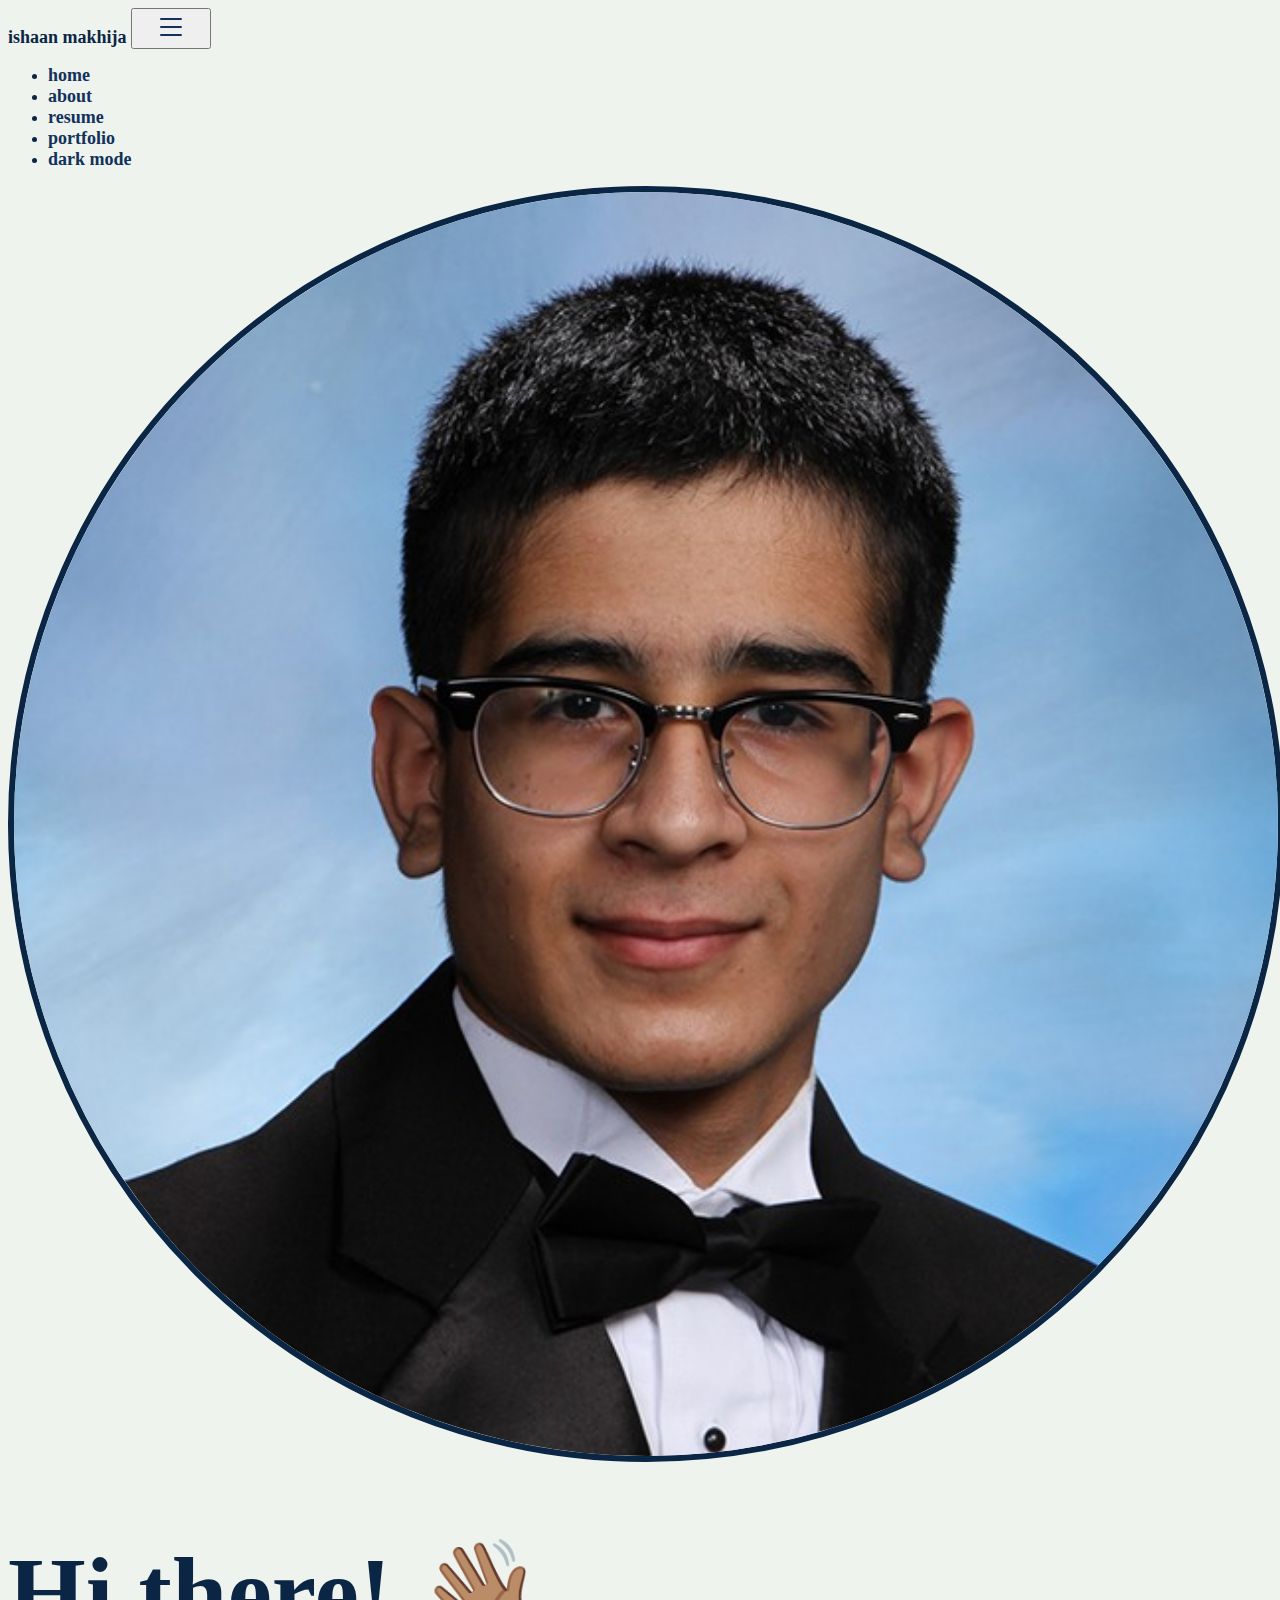
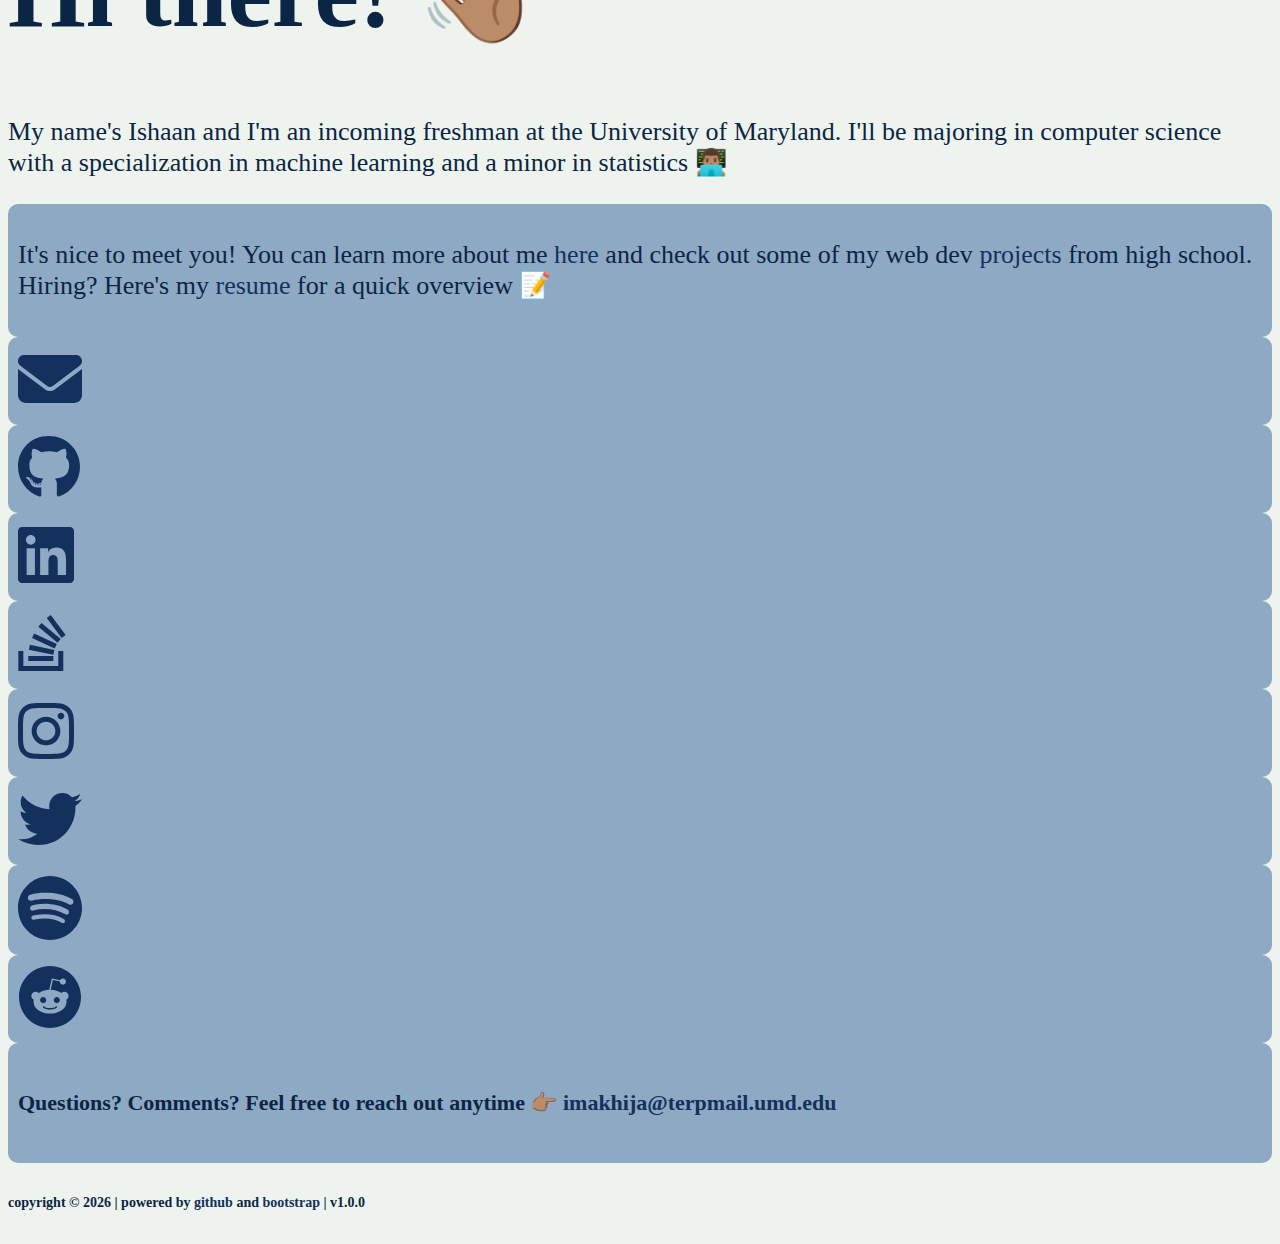
==== index.html @ c1cbab19 "Update index.html" ====
<!doctype html>
<html lang="en">
  <head>
    <meta charset="utf-8">
    <meta name="viewport" content="width=device-width, initial-scale=1">
    <title>Home | Ishaan Makhija</title>
    <link href="https://cdn.jsdelivr.net/npm/bootstrap@5.2.0-beta1/dist/css/bootstrap.min.css" rel="stylesheet" integrity="sha384-0evHe/X+R7YkIZDRvuzKMRqM+OrBnVFBL6DOitfPri4tjfHxaWutUpFmBp4vmVor" crossorigin="anonymous">
    <link rel="icon" href="data:image/svg+xml,<svg xmlns=%22http://www.w3.org/2000/svg%22 viewBox=%220 0 100 100%22><text y=%22.9em%22 font-size=%2290%22>👨🏽‍💻</text></svg>">
    <link href="https://imakhija.github.io/main.css" rel="stylesheet">
    <script type="text/javascript" src="https://imakhija.github.io/mode.js"></script>
  </head>
  <body onload="setMode()">
    <nav class="navbar navbar-expand-lg mx-sm-4 mt-sm-3">
        <div class="container-fluid">
            <a class="navbar-brand" id="brand" href="/">ishaan makhija</a>
            <button class="navbar-toggler shadow-none border-0 m-0 p-0" type="button" data-bs-toggle="collapse" data-bs-target="#navbarSupportedContent" aria-controls="navbarSupportedContent" aria-expanded="false" aria-label="Toggle navigation">
                <svg xmlns="http://www.w3.org/2000/svg" width="32" height="32" fill="#8da9c4" class="bi bi-list" viewBox="0 0 16 16">
                    <path fill-rule="evenodd" d="M2.5 12a.5.5 0 0 1 .5-.5h10a.5.5 0 0 1 0 1H3a.5.5 0 0 1-.5-.5zm0-4a.5.5 0 0 1 .5-.5h10a.5.5 0 0 1 0 1H3a.5.5 0 0 1-.5-.5zm0-4a.5.5 0 0 1 .5-.5h10a.5.5 0 0 1 0 1H3a.5.5 0 0 1-.5-.5z"/>
                </svg>
            </button>
            <div class="collapse navbar-collapse justify-content-end" id="navbarSupportedContent">
                <ul class="navbar-nav mb-2 mb-lg-0">
                    <li class="nav-item">
                        <a class="nav-link expand" aria-current="page" href="/"><b>home</b></a>
                    </li>
                    <li class="nav-item">
                        <a class="nav-link expand" href="https://imakhija.github.io/about.html"><b>about</b></a>
                    </li>
                    <li class="nav-item">
                        <a class="nav-link expand" href="https://imakhija.github.io/resume.pdf" target="_blank"><b>resume</b></a>
                    </li>
                    <li class="nav-item">
                        <a class="nav-link expand" href="https://imakhija.github.io/portfolio.html"><b>portfolio</b></a>
                    </li>
                    <li class="nav-item" onclick="change()">
                        <a class="nav-link expand" id="mode"><b>light mode</b></a>
                    </li>
                </ul>
            </div>
        </div>
    </nav>

    <div class="container mt-5" id="main">
        <div class="row">
            <div class="col-lg-3 col-sm-12" id="img">
                <img src="https://imakhija.github.io/img/me.png" id="profile-picture">
            </div>
            <div class="col-lg-9 col-sm-12">
                <h1><b>Hi there! 👋🏽</b></h1>
                <p>My name's <span id="name">Ishaan</span> and I'm an incoming freshman at the University of Maryland. I'll be majoring in computer science with a specialization in machine learning and a minor in statistics 👨🏽‍💻</p>
            </div>
        </div>
        <div class="card mt-sm-1 mt-lg-3">
            <div class="card-body text-white">
                <p class="mb-0" id="intro">It's nice to meet you! You can learn more about me <a href="https://imakhija.github.io/about.html" class="txt">here</a> and check out some of my web dev <a href="https://imakhija.github.io/portfolio.html" class="txt">projects</a> from high school. Hiring? Here's my <a href="https://imakhija.github.io/resume.pdf" target="_blank" class="txt">resume</a> for a quick overview <span class="px-1">📝</span></p>
            </div>
        </div>
        <div class="row">
            <div class="col-lg-3 mt-3 socials">
                <a href="mailto:imakhija@terpmail.umd.edu">
                    <div class="card sm">
                        <div class="card-body text-white d-flex justify-content-center">
                            <svg class="m-0 py-1" width="60" id="1" xmlns="http://www.w3.org/2000/svg" viewBox="0 0 512 512"><!--! Font Awesome Pro 6.1.0 by @fontawesome - https://fontawesome.com License - https://fontawesome.com/license (Commercial License) Copyright 2022 Fonticons, Inc. --><path d="M464 64C490.5 64 512 85.49 512 112C512 127.1 504.9 141.3 492.8 150.4L275.2 313.6C263.8 322.1 248.2 322.1 236.8 313.6L19.2 150.4C7.113 141.3 0 127.1 0 112C0 85.49 21.49 64 48 64H464zM217.6 339.2C240.4 356.3 271.6 356.3 294.4 339.2L512 176V384C512 419.3 483.3 448 448 448H64C28.65 448 0 419.3 0 384V176L217.6 339.2z"/></svg>
                        </div>
                    </div>
                </a>
            </div>
            <div class="col-lg-3 mt-3 socials">
                <a href="https://github.com/imakhija" target="_blank">
                    <div class="card sm">
                        <div class="card-body text-white d-flex justify-content-center">
                            <svg class="m-0 py-1" width="60" id="2" xmlns="http://www.w3.org/2000/svg" viewBox="0 0 512 512"><!--! Font Awesome Pro 6.1.0 by @fontawesome - https://fontawesome.com License - https://fontawesome.com/license (Commercial License) Copyright 2022 Fonticons, Inc. --><path d="M165.9 397.4c0 2-2.3 3.6-5.2 3.6-3.3.3-5.6-1.3-5.6-3.6 0-2 2.3-3.6 5.2-3.6 3-.3 5.6 1.3 5.6 3.6zm-31.1-4.5c-.7 2 1.3 4.3 4.3 4.9 2.6 1 5.6 0 6.2-2s-1.3-4.3-4.3-5.2c-2.6-.7-5.5.3-6.2 2.3zm44.2-1.7c-2.9.7-4.9 2.6-4.6 4.9.3 2 2.9 3.3 5.9 2.6 2.9-.7 4.9-2.6 4.6-4.6-.3-1.9-3-3.2-5.9-2.9zM244.8 8C106.1 8 0 113.3 0 252c0 110.9 69.8 205.8 169.5 239.2 12.8 2.3 17.3-5.6 17.3-12.1 0-6.2-.3-40.4-.3-61.4 0 0-70 15-84.7-29.8 0 0-11.4-29.1-27.8-36.6 0 0-22.9-15.7 1.6-15.4 0 0 24.9 2 38.6 25.8 21.9 38.6 58.6 27.5 72.9 20.9 2.3-16 8.8-27.1 16-33.7-55.9-6.2-112.3-14.3-112.3-110.5 0-27.5 7.6-41.3 23.6-58.9-2.6-6.5-11.1-33.3 2.6-67.9 20.9-6.5 69 27 69 27 20-5.6 41.5-8.5 62.8-8.5s42.8 2.9 62.8 8.5c0 0 48.1-33.6 69-27 13.7 34.7 5.2 61.4 2.6 67.9 16 17.7 25.8 31.5 25.8 58.9 0 96.5-58.9 104.2-114.8 110.5 9.2 7.9 17 22.9 17 46.4 0 33.7-.3 75.4-.3 83.6 0 6.5 4.6 14.4 17.3 12.1C428.2 457.8 496 362.9 496 252 496 113.3 383.5 8 244.8 8zM97.2 352.9c-1.3 1-1 3.3.7 5.2 1.6 1.6 3.9 2.3 5.2 1 1.3-1 1-3.3-.7-5.2-1.6-1.6-3.9-2.3-5.2-1zm-10.8-8.1c-.7 1.3.3 2.9 2.3 3.9 1.6 1 3.6.7 4.3-.7.7-1.3-.3-2.9-2.3-3.9-2-.6-3.6-.3-4.3.7zm32.4 35.6c-1.6 1.3-1 4.3 1.3 6.2 2.3 2.3 5.2 2.6 6.5 1 1.3-1.3.7-4.3-1.3-6.2-2.2-2.3-5.2-2.6-6.5-1zm-11.4-14.7c-1.6 1-1.6 3.6 0 5.9 1.6 2.3 4.3 3.3 5.6 2.3 1.6-1.3 1.6-3.9 0-6.2-1.4-2.3-4-3.3-5.6-2z"/></svg>
                        </div>
                    </div>
                </a>
            </div>
            <div class="col-lg-3 mt-3 socials">
                <a href="https://www.linkedin.com/in/ishaan-makhija/" target="_blank">
                    <div class="card sm">
                        <div class="card-body text-white d-flex justify-content-center">
                            <svg class="m-0 py-1" width="60" id="3" xmlns="http://www.w3.org/2000/svg" viewBox="0 0 512 512"><!--! Font Awesome Pro 6.1.0 by @fontawesome - https://fontawesome.com License - https://fontawesome.com/license (Commercial License) Copyright 2022 Fonticons, Inc. --><path d="M416 32H31.9C14.3 32 0 46.5 0 64.3v383.4C0 465.5 14.3 480 31.9 480H416c17.6 0 32-14.5 32-32.3V64.3c0-17.8-14.4-32.3-32-32.3zM135.4 416H69V202.2h66.5V416zm-33.2-243c-21.3 0-38.5-17.3-38.5-38.5S80.9 96 102.2 96c21.2 0 38.5 17.3 38.5 38.5 0 21.3-17.2 38.5-38.5 38.5zm282.1 243h-66.4V312c0-24.8-.5-56.7-34.5-56.7-34.6 0-39.9 27-39.9 54.9V416h-66.4V202.2h63.7v29.2h.9c8.9-16.8 30.6-34.5 62.9-34.5 67.2 0 79.7 44.3 79.7 101.9V416z"/></svg>
                        </div>
                    </div>
                </a>
            </div>
            <div class="col-lg-3 mt-3 socials">
                <a href="https://stackoverflow.com/users/15109882/imakhija" target="_blank">
                    <div class="card sm">
                        <div class="card-body text-white d-flex justify-content-center">
                            <svg class="m-0 py-1" width="50" xmlns="http://www.w3.org/2000/svg" viewBox="0 0 512 512"><!--! Font Awesome Pro 6.1.0 by @fontawesome - https://fontawesome.com License - https://fontawesome.com/license (Commercial License) Copyright 2022 Fonticons, Inc. --><path d="M290.7 311L95 269.7 86.8 309l195.7 41zm51-87L188.2 95.7l-25.5 30.8 153.5 128.3zm-31.2 39.7L129.2 179l-16.7 36.5L293.7 300zM262 32l-32 24 119.3 160.3 32-24zm20.5 328h-200v39.7h200zm39.7 80H42.7V320h-40v160h359.5V320h-40z"/></svg>
                        </div>
                    </div>
                </a>
            </div>
        </div>
        <div class="row">
            <div class="col-lg-3 mt-3 socials">
                <a href="https://www.instagram.com/ishaan.makhija/" target="_blank">
                    <div class="card sm">
                        <div class="card-body text-white d-flex justify-content-center">
                            <svg class="m-0 py-1" width="50" xmlns="http://www.w3.org/2000/svg" viewBox="0 0 512 512"><!--! Font Awesome Pro 6.1.0 by @fontawesome - https://fontawesome.com License - https://fontawesome.com/license (Commercial License) Copyright 2022 Fonticons, Inc. --><path d="M224.1 141c-63.6 0-114.9 51.3-114.9 114.9s51.3 114.9 114.9 114.9S339 319.5 339 255.9 287.7 141 224.1 141zm0 189.6c-41.1 0-74.7-33.5-74.7-74.7s33.5-74.7 74.7-74.7 74.7 33.5 74.7 74.7-33.6 74.7-74.7 74.7zm146.4-194.3c0 14.9-12 26.8-26.8 26.8-14.9 0-26.8-12-26.8-26.8s12-26.8 26.8-26.8 26.8 12 26.8 26.8zm76.1 27.2c-1.7-35.9-9.9-67.7-36.2-93.9-26.2-26.2-58-34.4-93.9-36.2-37-2.1-147.9-2.1-184.9 0-35.8 1.7-67.6 9.9-93.9 36.1s-34.4 58-36.2 93.9c-2.1 37-2.1 147.9 0 184.9 1.7 35.9 9.9 67.7 36.2 93.9s58 34.4 93.9 36.2c37 2.1 147.9 2.1 184.9 0 35.9-1.7 67.7-9.9 93.9-36.2 26.2-26.2 34.4-58 36.2-93.9 2.1-37 2.1-147.8 0-184.8zM398.8 388c-7.8 19.6-22.9 34.7-42.6 42.6-29.5 11.7-99.5 9-132.1 9s-102.7 2.6-132.1-9c-19.6-7.8-34.7-22.9-42.6-42.6-11.7-29.5-9-99.5-9-132.1s-2.6-102.7 9-132.1c7.8-19.6 22.9-34.7 42.6-42.6 29.5-11.7 99.5-9 132.1-9s102.7-2.6 132.1 9c19.6 7.8 34.7 22.9 42.6 42.6 11.7 29.5 9 99.5 9 132.1s2.7 102.7-9 132.1z"/></svg>
                        </div>
                    </div>
                </a>
            </div>
            <div class="col-lg-3 mt-3 socials">
                <a href="https://twitter.com/ishmak04" target="_blank">
                    <div class="card sm">
                        <div class="card-body text-white d-flex justify-content-center">
                            <svg class="m-0 py-1" width="50" xmlns="http://www.w3.org/2000/svg" viewBox="0 0 512 512"><!--! Font Awesome Pro 6.1.0 by @fontawesome - https://fontawesome.com License - https://fontawesome.com/license (Commercial License) Copyright 2022 Fonticons, Inc. --><path d="M459.37 151.716c.325 4.548.325 9.097.325 13.645 0 138.72-105.583 298.558-298.558 298.558-59.452 0-114.68-17.219-161.137-47.106 8.447.974 16.568 1.299 25.34 1.299 49.055 0 94.213-16.568 130.274-44.832-46.132-.975-84.792-31.188-98.112-72.772 6.498.974 12.995 1.624 19.818 1.624 9.421 0 18.843-1.3 27.614-3.573-48.081-9.747-84.143-51.98-84.143-102.985v-1.299c13.969 7.797 30.214 12.67 47.431 13.319-28.264-18.843-46.781-51.005-46.781-87.391 0-19.492 5.197-37.36 14.294-52.954 51.655 63.675 129.3 105.258 216.365 109.807-1.624-7.797-2.599-15.918-2.599-24.04 0-57.828 46.782-104.934 104.934-104.934 30.213 0 57.502 12.67 76.67 33.137 23.715-4.548 46.456-13.32 66.599-25.34-7.798 24.366-24.366 44.833-46.132 57.827 21.117-2.273 41.584-8.122 60.426-16.243-14.292 20.791-32.161 39.308-52.628 54.253z"/></svg>
                        </div>
                    </div>
                </a>
            </div>
<!--             <div class="col-lg-3 my-3 socials"> -->
<!--                 <a href="https://discordapp.com/users/imakhija#2607" target="_blank"> -->
<!--                     <div class="card sm"> -->
<!--                         <div class="card-body text-white d-flex justify-content-center"> -->
<!--                             <svg class="m-0 pt-2" width="50" xmlns="http://www.w3.org/2000/svg" viewBox="0 0 640 640"><!--! Font Awesome Pro 6.1.0 by @fontawesome - https://fontawesome.com License - https://fontawesome.com/license (Commercial License) Copyright 2022 Fonticons, Inc. --><!--<path d="M524.531,69.836a1.5,1.5,0,0,0-.764-.7A485.065,485.065,0,0,0,404.081,32.03a1.816,1.816,0,0,0-1.923.91,337.461,337.461,0,0,0-14.9,30.6,447.848,447.848,0,0,0-134.426,0,309.541,309.541,0,0,0-15.135-30.6,1.89,1.89,0,0,0-1.924-.91A483.689,483.689,0,0,0,116.085,69.137a1.712,1.712,0,0,0-.788.676C39.068,183.651,18.186,294.69,28.43,404.354a2.016,2.016,0,0,0,.765,1.375A487.666,487.666,0,0,0,176.02,479.918a1.9,1.9,0,0,0,2.063-.676A348.2,348.2,0,0,0,208.12,430.4a1.86,1.86,0,0,0-1.019-2.588,321.173,321.173,0,0,1-45.868-21.853,1.885,1.885,0,0,1-.185-3.126c3.082-2.309,6.166-4.711,9.109-7.137a1.819,1.819,0,0,1,1.9-.256c96.229,43.917,200.41,43.917,295.5,0a1.812,1.812,0,0,1,1.924.233c2.944,2.426,6.027,4.851,9.132,7.16a1.884,1.884,0,0,1-.162,3.126,301.407,301.407,0,0,1-45.89,21.83,1.875,1.875,0,0,0-1,2.611,391.055,391.055,0,0,0,30.014,48.815,1.864,1.864,0,0,0,2.063.7A486.048,486.048,0,0,0,610.7,405.729a1.882,1.882,0,0,0,.765-1.352C623.729,277.594,590.933,167.465,524.531,69.836ZM222.491,337.58c-28.972,0-52.844-26.587-52.844-59.239S193.056,219.1,222.491,219.1c29.665,0,53.306,26.82,52.843,59.239C275.334,310.993,251.924,337.58,222.491,337.58Zm195.38,0c-28.971,0-52.843-26.587-52.843-59.239S388.437,219.1,417.871,219.1c29.667,0,53.307,26.82,52.844,59.239C470.715,310.993,447.538,337.58,417.871,337.58Z"/></svg>-->
<!--                         </div> -->
<!--                     </div> -->
<!--                 </a> -->
<!--             </div> -->
            <div class="col-lg-3 my-3 socials">
                <a href="https://open.spotify.com/user/kjqk5yv0vtsyvw86yfcce0gy7?si=37ad5d1402124f74" target="_blank">
                    <div class="card sm">
                        <div class="card-body text-white d-flex justify-content-center">
                            <svg class="m-0 py-1" xmlns="http://www.w3.org/2000/svg" viewBox="0 0 496 512"><!--! Font Awesome Pro 6.1.1 by @fontawesome - https://fontawesome.com License - https://fontawesome.com/license (Commercial License) Copyright 2022 Fonticons, Inc. --><path d="M248 8C111.1 8 0 119.1 0 256s111.1 248 248 248 248-111.1 248-248S384.9 8 248 8zm100.7 364.9c-4.2 0-6.8-1.3-10.7-3.6-62.4-37.6-135-39.2-206.7-24.5-3.9 1-9 2.6-11.9 2.6-9.7 0-15.8-7.7-15.8-15.8 0-10.3 6.1-15.2 13.6-16.8 81.9-18.1 165.6-16.5 237 26.2 6.1 3.9 9.7 7.4 9.7 16.5s-7.1 15.4-15.2 15.4zm26.9-65.6c-5.2 0-8.7-2.3-12.3-4.2-62.5-37-155.7-51.9-238.6-29.4-4.8 1.3-7.4 2.6-11.9 2.6-10.7 0-19.4-8.7-19.4-19.4s5.2-17.8 15.5-20.7c27.8-7.8 56.2-13.6 97.8-13.6 64.9 0 127.6 16.1 177 45.5 8.1 4.8 11.3 11 11.3 19.7-.1 10.8-8.5 19.5-19.4 19.5zm31-76.2c-5.2 0-8.4-1.3-12.9-3.9-71.2-42.5-198.5-52.7-280.9-29.7-3.6 1-8.1 2.6-12.9 2.6-13.2 0-23.3-10.3-23.3-23.6 0-13.6 8.4-21.3 17.4-23.9 35.2-10.3 74.6-15.2 117.5-15.2 73 0 149.5 15.2 205.4 47.8 7.8 4.5 12.9 10.7 12.9 22.6 0 13.6-11 23.3-23.2 23.3z"/></svg>
                        </div>
                    </div>
                </a>
            </div>
            <div class="col-lg-3 my-3 socials">
                <a href="https://www.reddit.com/user/imak04" target="_blank">
                    <div class="card sm">
                        <div class="card-body text-white d-flex justify-content-center">
                            <svg class="m-0 py-1" width="50" xmlns="http://www.w3.org/2000/svg" viewBox="0 0 512 512"><!--! Font Awesome Pro 6.1.0 by @fontawesome - https://fontawesome.com License - https://fontawesome.com/license (Commercial License) Copyright 2022 Fonticons, Inc. --><path d="M201.5 305.5c-13.8 0-24.9-11.1-24.9-24.6 0-13.8 11.1-24.9 24.9-24.9 13.6 0 24.6 11.1 24.6 24.9 0 13.6-11.1 24.6-24.6 24.6zM504 256c0 137-111 248-248 248S8 393 8 256 119 8 256 8s248 111 248 248zm-132.3-41.2c-9.4 0-17.7 3.9-23.8 10-22.4-15.5-52.6-25.5-86.1-26.6l17.4-78.3 55.4 12.5c0 13.6 11.1 24.6 24.6 24.6 13.8 0 24.9-11.3 24.9-24.9s-11.1-24.9-24.9-24.9c-9.7 0-18 5.8-22.1 13.8l-61.2-13.6c-3-.8-6.1 1.4-6.9 4.4l-19.1 86.4c-33.2 1.4-63.1 11.3-85.5 26.8-6.1-6.4-14.7-10.2-24.1-10.2-34.9 0-46.3 46.9-14.4 62.8-1.1 5-1.7 10.2-1.7 15.5 0 52.6 59.2 95.2 132 95.2 73.1 0 132.3-42.6 132.3-95.2 0-5.3-.6-10.8-1.9-15.8 31.3-16 19.8-62.5-14.9-62.5zM302.8 331c-18.2 18.2-76.1 17.9-93.6 0-2.2-2.2-6.1-2.2-8.3 0-2.5 2.5-2.5 6.4 0 8.6 22.8 22.8 87.3 22.8 110.2 0 2.5-2.2 2.5-6.1 0-8.6-2.2-2.2-6.1-2.2-8.3 0zm7.7-75c-13.6 0-24.6 11.1-24.6 24.9 0 13.6 11.1 24.6 24.6 24.6 13.8 0 24.9-11.1 24.9-24.6 0-13.8-11-24.9-24.9-24.9z"/></svg>
                        </div>
                    </div>
                </a>
            </div>
        </div>
        <div class="card">
            <div class="card-body text-white">
                <h5 class="mb-0" id="intro">Questions? Comments? Feel free to reach out anytime <span class="px-1">👉🏽</span> <a href="mailto:imakhija@terpmail.umd.edu">imakhija@terpmail.umd.edu</a></h5>
            </div>
        </div>
        <div id="footer" class="mt-4">
            <h6 class="text-center copyright mb-4">copyright &copy; <span id="year"></span> | powered by <a class="btm" href="https://github.com/" target="_blank">github</a> and <a class="btm" href="https://getbootstrap.com/" target="_blank">bootstrap</a> | v1.0.0</h6>
        </div>
    </div>

    <script src="https://cdn.jsdelivr.net/npm/bootstrap@5.2.0-beta1/dist/js/bootstrap.bundle.min.js" integrity="sha384-pprn3073KE6tl6bjs2QrFaJGz5/SUsLqktiwsUTF55Jfv3qYSDhgCecCxMW52nD2" crossorigin="anonymous"></script>
    <script src="https://cdn.jsdelivr.net/npm/@popperjs/core@2.11.5/dist/umd/popper.min.js" integrity="sha384-Xe+8cL9oJa6tN/veChSP7q+mnSPaj5Bcu9mPX5F5xIGE0DVittaqT5lorf0EI7Vk" crossorigin="anonymous"></script>    
    <script src="https://ajax.googleapis.com/ajax/libs/jquery/3.6.0/jquery.min.js"></script>
    <script> document.getElementById("year").innerHTML = new Date().getFullYear(); </script>
   </body>
</html>
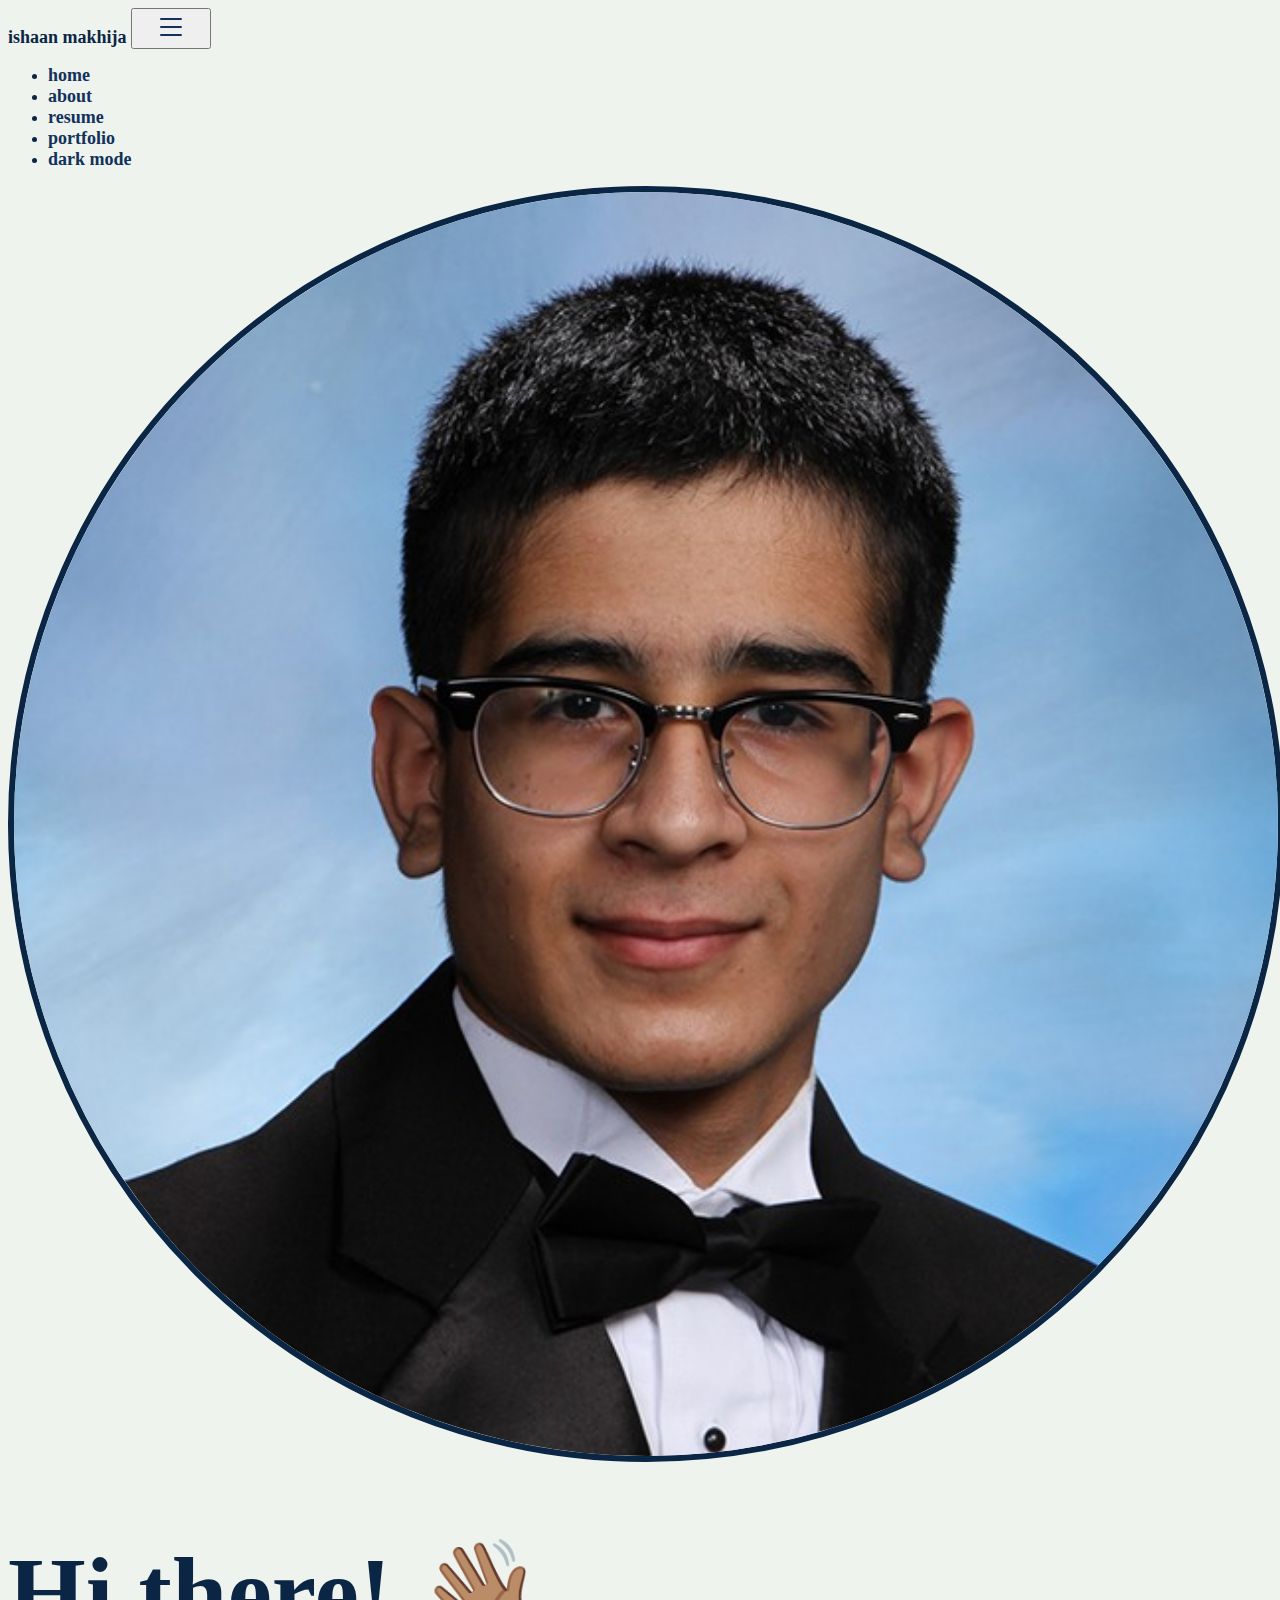
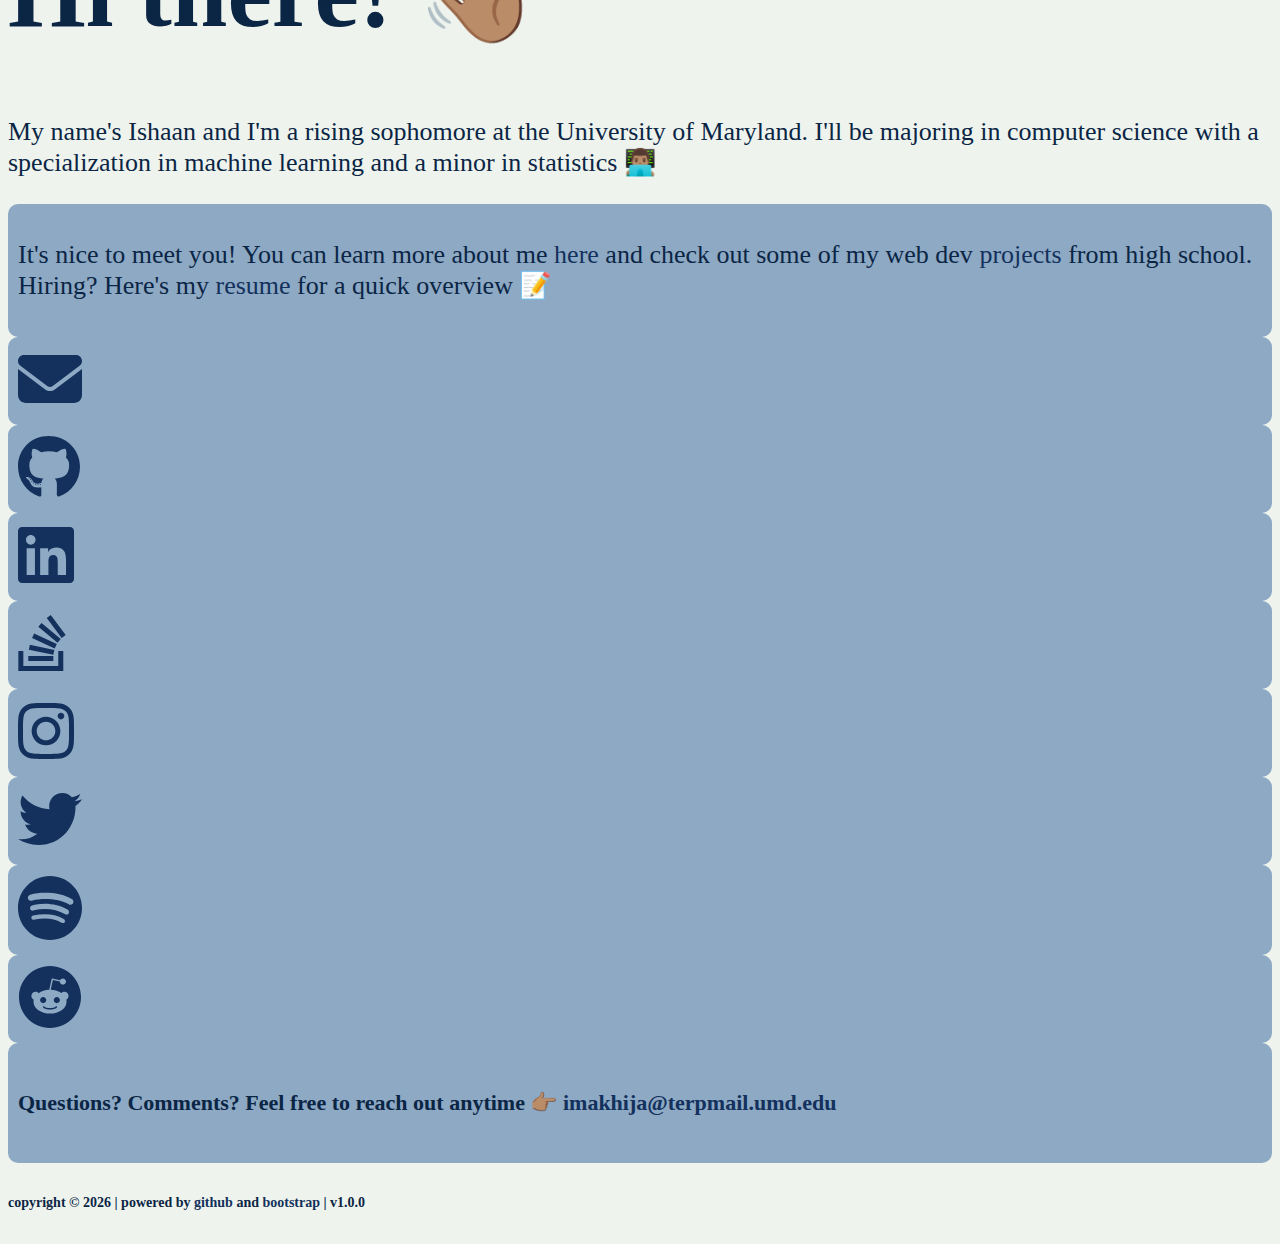
==== commit b9a07809: "Update index.html" ====
--- a/index.html
+++ b/index.html
@@ -47,7 +47,7 @@
             </div>
             <div class="col-lg-9 col-sm-12">
                 <h1><b>Hi there! 👋🏽</b></h1>
-                <p>My name's <span id="name">Ishaan</span> and I'm an incoming freshman at the University of Maryland. I'll be majoring in computer science with a specialization in machine learning and a minor in statistics 👨🏽‍💻</p>
+                <p>My name's <span id="name">Ishaan</span> and I'm a rising sophomore at the University of Maryland. I'll be majoring in computer science with a specialization in machine learning and a minor in statistics 👨🏽‍💻</p>
             </div>
         </div>
         <div class="card mt-sm-1 mt-lg-3">
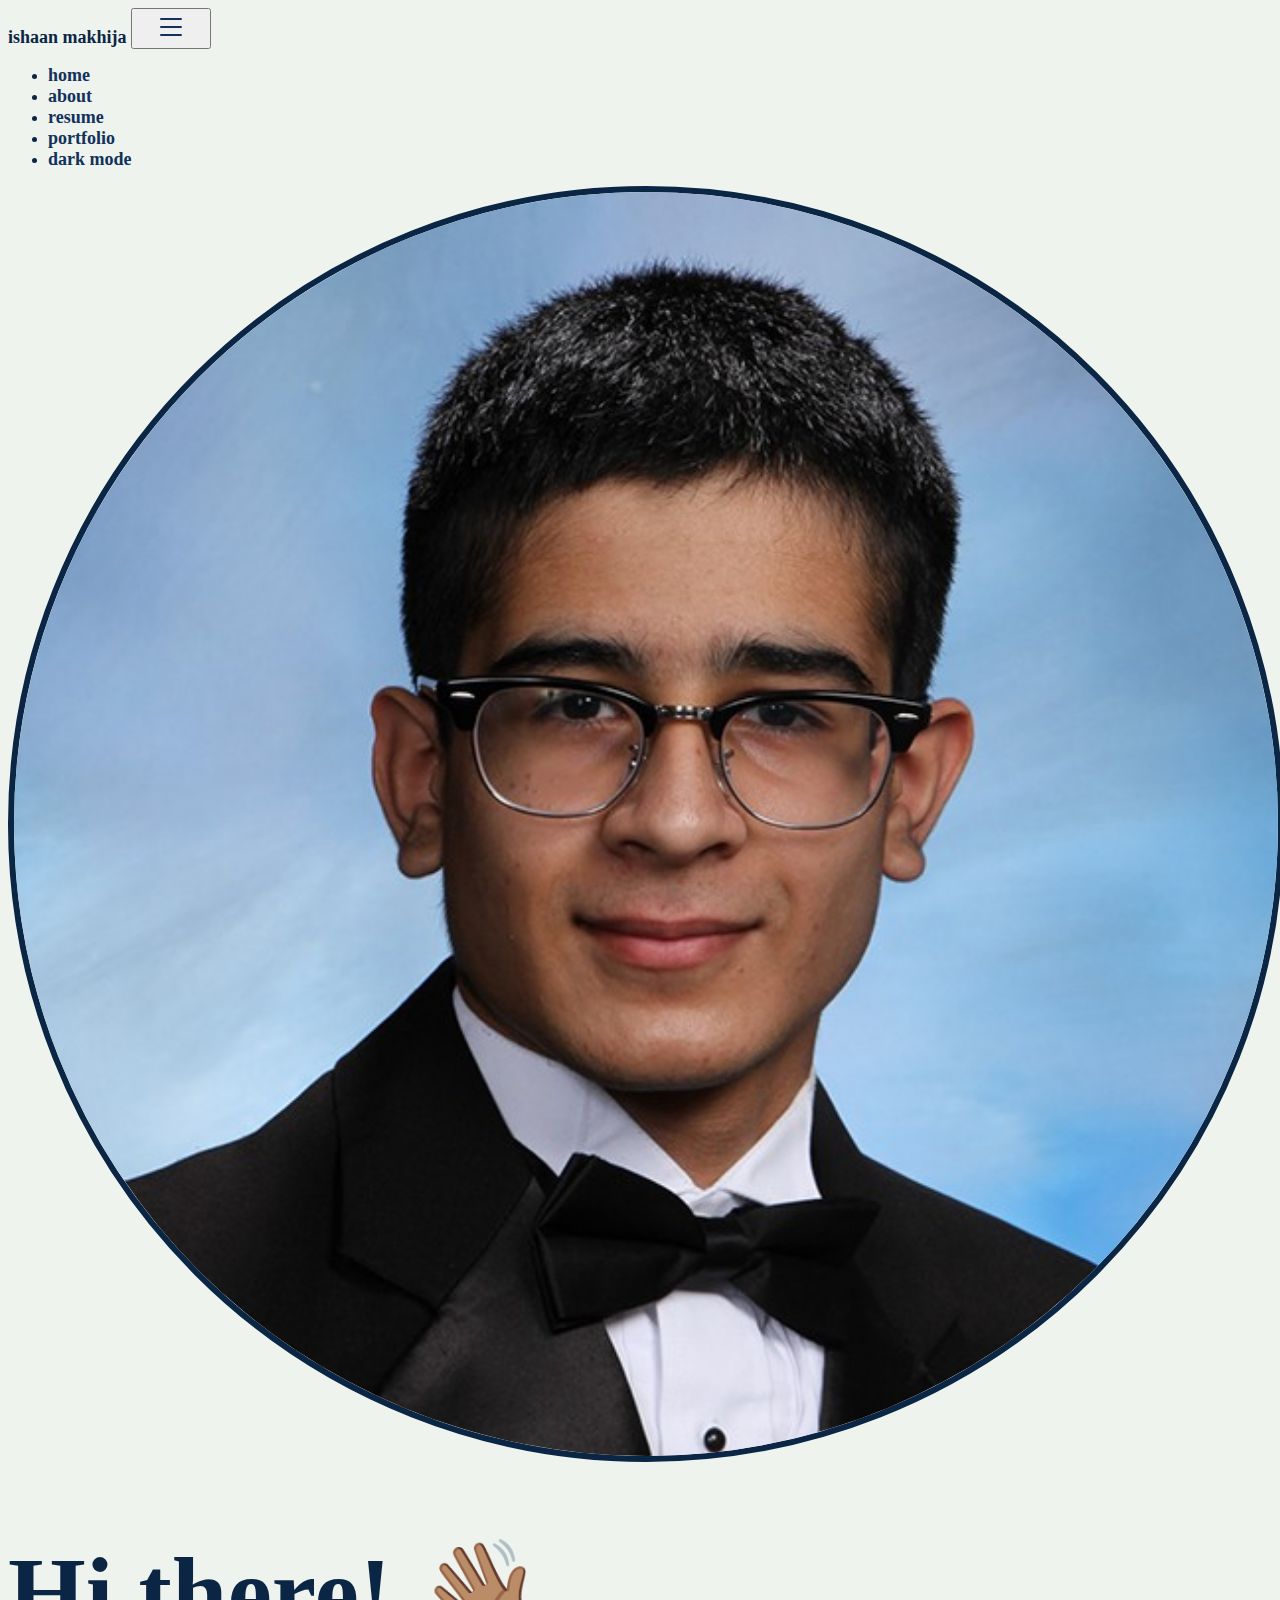
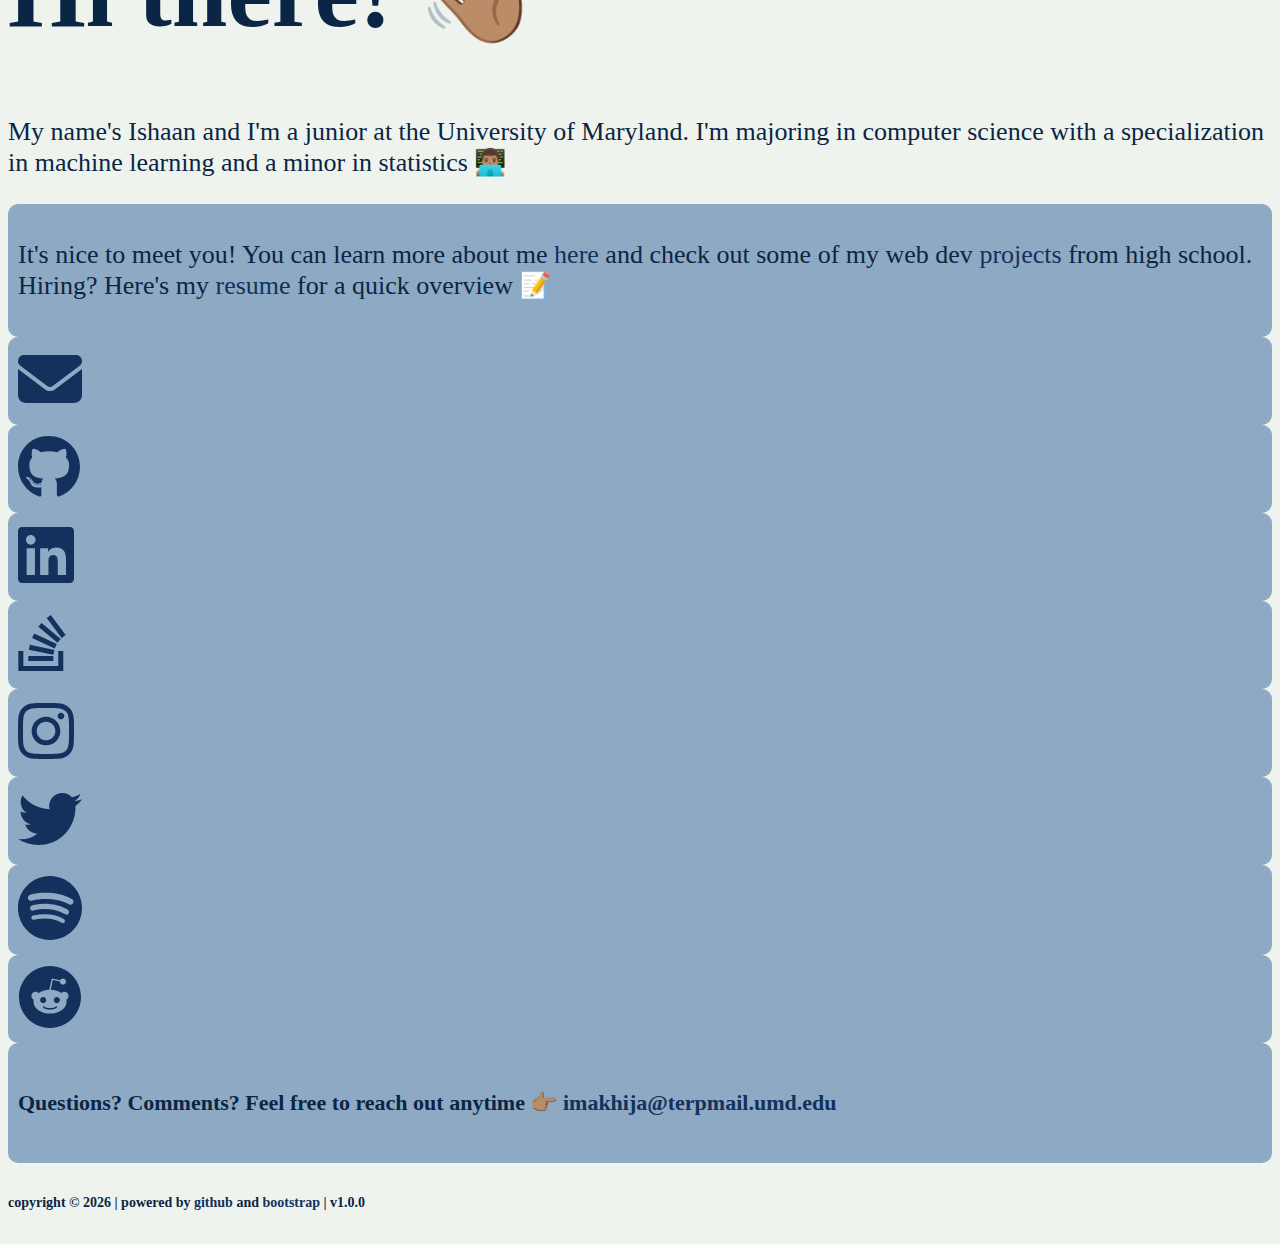
==== commit 5641829e: "Update index.html" ====
--- a/index.html
+++ b/index.html
@@ -47,7 +47,7 @@
             </div>
             <div class="col-lg-9 col-sm-12">
                 <h1><b>Hi there! 👋🏽</b></h1>
-                <p>My name's <span id="name">Ishaan</span> and I'm a rising sophomore at the University of Maryland. I'll be majoring in computer science with a specialization in machine learning and a minor in statistics 👨🏽‍💻</p>
+                <p>My name's <span id="name">Ishaan</span> and I'm a junior at the University of Maryland. I'm majoring in computer science with a specialization in machine learning and a minor in statistics 👨🏽‍💻</p>
             </div>
         </div>
         <div class="card mt-sm-1 mt-lg-3">
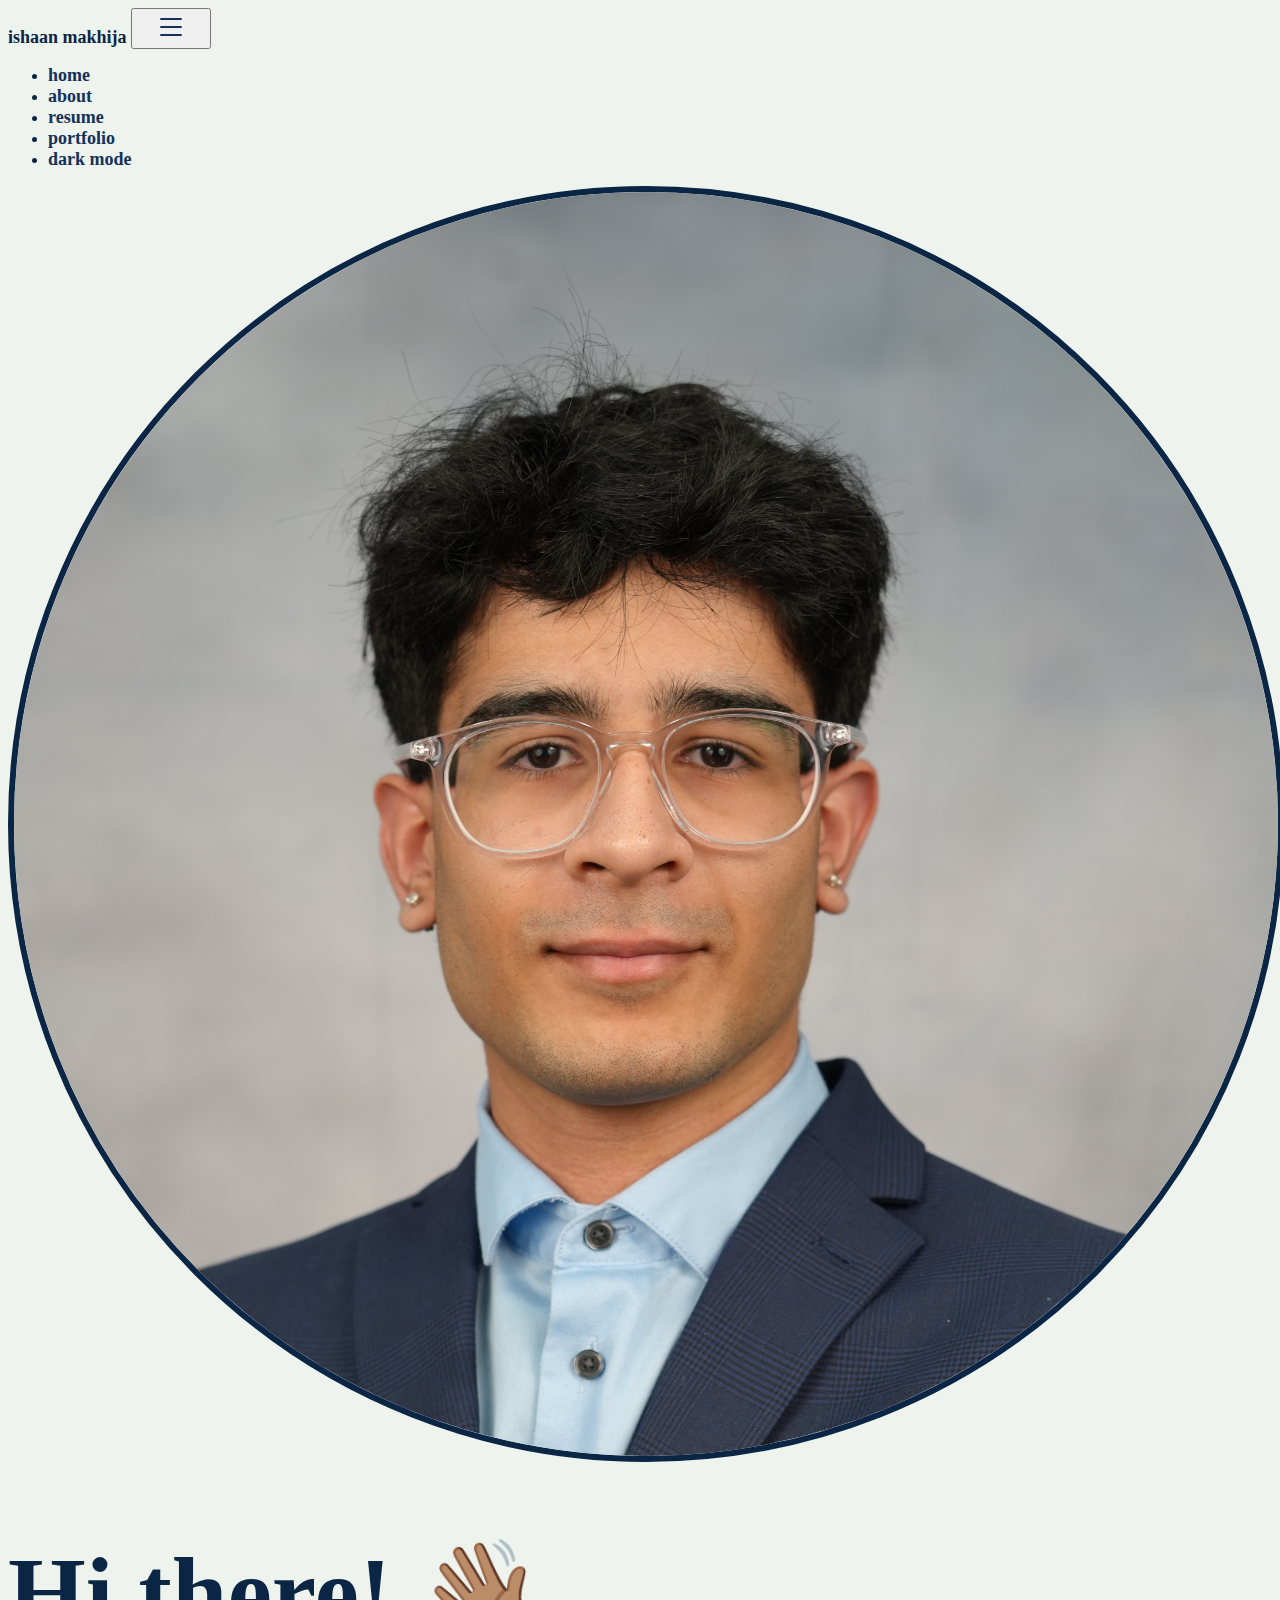
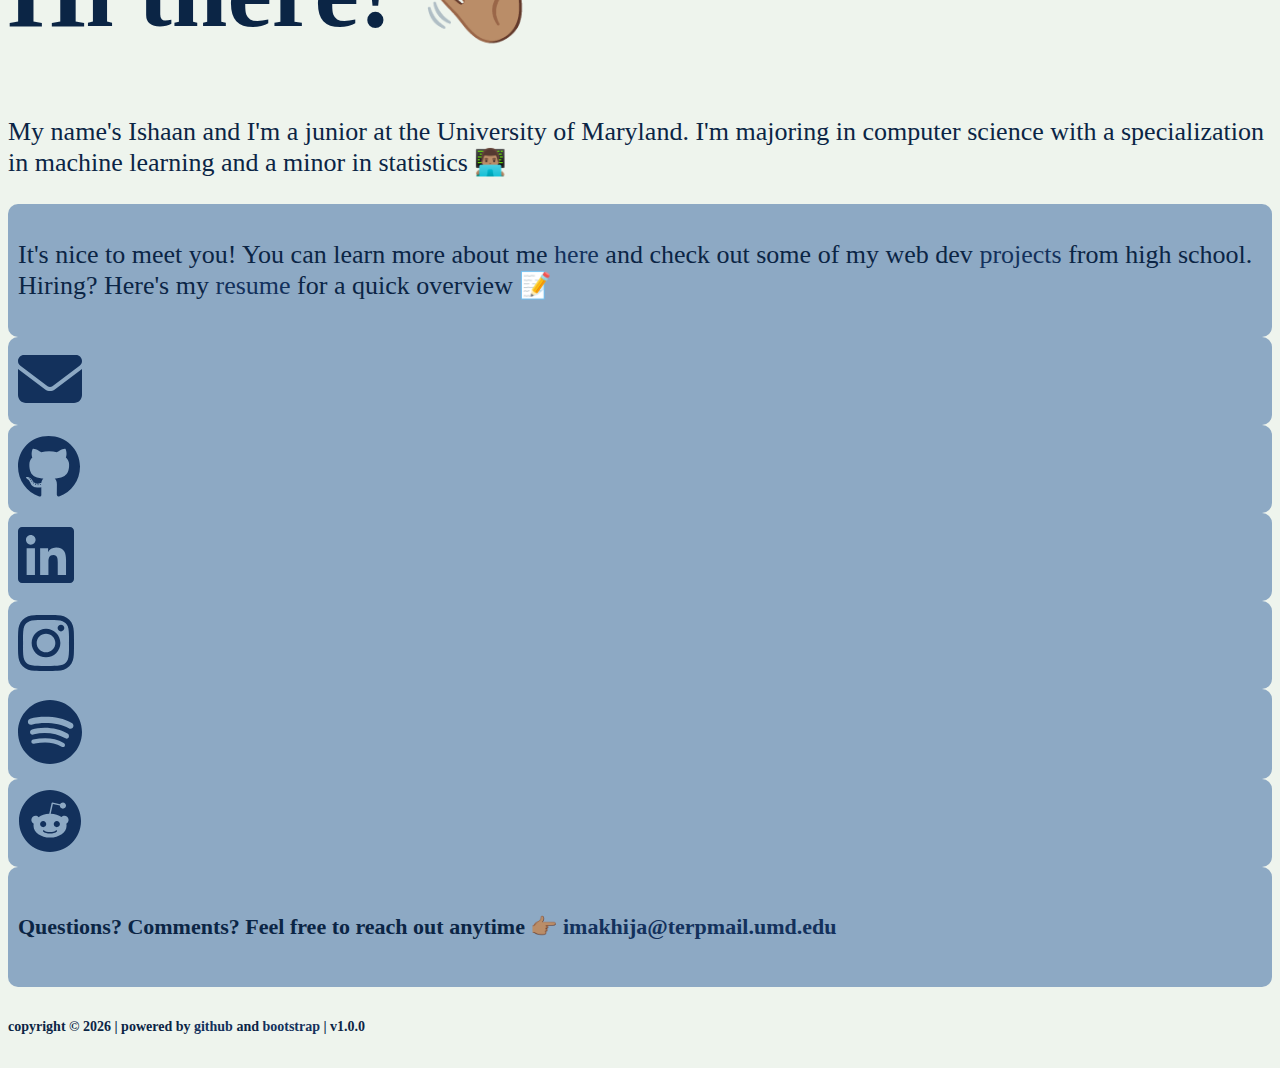
==== commit 1157d762: "Removing Stack Overflow and Twitter/X social cards" ====
--- a/index.html
+++ b/index.html
@@ -56,7 +56,7 @@
             </div>
         </div>
         <div class="row">
-            <div class="col-lg-3 mt-3 socials">
+            <div class="col-lg-4 mt-4 socials">
                 <a href="mailto:imakhija@terpmail.umd.edu">
                     <div class="card sm">
                         <div class="card-body text-white d-flex justify-content-center">
@@ -65,7 +65,7 @@
                     </div>
                 </a>
             </div>
-            <div class="col-lg-3 mt-3 socials">
+            <div class="col-lg-4 mt-4 socials">
                 <a href="https://github.com/imakhija" target="_blank">
                     <div class="card sm">
                         <div class="card-body text-white d-flex justify-content-center">
@@ -74,7 +74,7 @@
                     </div>
                 </a>
             </div>
-            <div class="col-lg-3 mt-3 socials">
+            <div class="col-lg-4 mt-4 socials">
                 <a href="https://www.linkedin.com/in/ishaan-makhija/" target="_blank">
                     <div class="card sm">
                         <div class="card-body text-white d-flex justify-content-center">
@@ -83,31 +83,13 @@
                     </div>
                 </a>
             </div>
-            <div class="col-lg-3 mt-3 socials">
-                <a href="https://stackoverflow.com/users/15109882/imakhija" target="_blank">
-                    <div class="card sm">
-                        <div class="card-body text-white d-flex justify-content-center">
-                            <svg class="m-0 py-1" width="50" xmlns="http://www.w3.org/2000/svg" viewBox="0 0 512 512"><!--! Font Awesome Pro 6.1.0 by @fontawesome - https://fontawesome.com License - https://fontawesome.com/license (Commercial License) Copyright 2022 Fonticons, Inc. --><path d="M290.7 311L95 269.7 86.8 309l195.7 41zm51-87L188.2 95.7l-25.5 30.8 153.5 128.3zm-31.2 39.7L129.2 179l-16.7 36.5L293.7 300zM262 32l-32 24 119.3 160.3 32-24zm20.5 328h-200v39.7h200zm39.7 80H42.7V320h-40v160h359.5V320h-40z"/></svg>
-                        </div>
-                    </div>
-                </a>
-            </div>
         </div>
         <div class="row">
-            <div class="col-lg-3 mt-3 socials">
+            <div class="col-lg-4 mt-4 socials">
                 <a href="https://www.instagram.com/ishaan.makhija/" target="_blank">
                     <div class="card sm">
                         <div class="card-body text-white d-flex justify-content-center">
                             <svg class="m-0 py-1" width="50" xmlns="http://www.w3.org/2000/svg" viewBox="0 0 512 512"><!--! Font Awesome Pro 6.1.0 by @fontawesome - https://fontawesome.com License - https://fontawesome.com/license (Commercial License) Copyright 2022 Fonticons, Inc. --><path d="M224.1 141c-63.6 0-114.9 51.3-114.9 114.9s51.3 114.9 114.9 114.9S339 319.5 339 255.9 287.7 141 224.1 141zm0 189.6c-41.1 0-74.7-33.5-74.7-74.7s33.5-74.7 74.7-74.7 74.7 33.5 74.7 74.7-33.6 74.7-74.7 74.7zm146.4-194.3c0 14.9-12 26.8-26.8 26.8-14.9 0-26.8-12-26.8-26.8s12-26.8 26.8-26.8 26.8 12 26.8 26.8zm76.1 27.2c-1.7-35.9-9.9-67.7-36.2-93.9-26.2-26.2-58-34.4-93.9-36.2-37-2.1-147.9-2.1-184.9 0-35.8 1.7-67.6 9.9-93.9 36.1s-34.4 58-36.2 93.9c-2.1 37-2.1 147.9 0 184.9 1.7 35.9 9.9 67.7 36.2 93.9s58 34.4 93.9 36.2c37 2.1 147.9 2.1 184.9 0 35.9-1.7 67.7-9.9 93.9-36.2 26.2-26.2 34.4-58 36.2-93.9 2.1-37 2.1-147.8 0-184.8zM398.8 388c-7.8 19.6-22.9 34.7-42.6 42.6-29.5 11.7-99.5 9-132.1 9s-102.7 2.6-132.1-9c-19.6-7.8-34.7-22.9-42.6-42.6-11.7-29.5-9-99.5-9-132.1s-2.6-102.7 9-132.1c7.8-19.6 22.9-34.7 42.6-42.6 29.5-11.7 99.5-9 132.1-9s102.7-2.6 132.1 9c19.6 7.8 34.7 22.9 42.6 42.6 11.7 29.5 9 99.5 9 132.1s2.7 102.7-9 132.1z"/></svg>
-                        </div>
-                    </div>
-                </a>
-            </div>
-            <div class="col-lg-3 mt-3 socials">
-                <a href="https://twitter.com/ishmak04" target="_blank">
-                    <div class="card sm">
-                        <div class="card-body text-white d-flex justify-content-center">
-                            <svg class="m-0 py-1" width="50" xmlns="http://www.w3.org/2000/svg" viewBox="0 0 512 512"><!--! Font Awesome Pro 6.1.0 by @fontawesome - https://fontawesome.com License - https://fontawesome.com/license (Commercial License) Copyright 2022 Fonticons, Inc. --><path d="M459.37 151.716c.325 4.548.325 9.097.325 13.645 0 138.72-105.583 298.558-298.558 298.558-59.452 0-114.68-17.219-161.137-47.106 8.447.974 16.568 1.299 25.34 1.299 49.055 0 94.213-16.568 130.274-44.832-46.132-.975-84.792-31.188-98.112-72.772 6.498.974 12.995 1.624 19.818 1.624 9.421 0 18.843-1.3 27.614-3.573-48.081-9.747-84.143-51.98-84.143-102.985v-1.299c13.969 7.797 30.214 12.67 47.431 13.319-28.264-18.843-46.781-51.005-46.781-87.391 0-19.492 5.197-37.36 14.294-52.954 51.655 63.675 129.3 105.258 216.365 109.807-1.624-7.797-2.599-15.918-2.599-24.04 0-57.828 46.782-104.934 104.934-104.934 30.213 0 57.502 12.67 76.67 33.137 23.715-4.548 46.456-13.32 66.599-25.34-7.798 24.366-24.366 44.833-46.132 57.827 21.117-2.273 41.584-8.122 60.426-16.243-14.292 20.791-32.161 39.308-52.628 54.253z"/></svg>
                         </div>
                     </div>
                 </a>
@@ -121,7 +103,7 @@
 <!--                     </div> -->
 <!--                 </a> -->
 <!--             </div> -->
-            <div class="col-lg-3 my-3 socials">
+            <div class="col-lg-4 my-4 socials">
                 <a href="https://open.spotify.com/user/kjqk5yv0vtsyvw86yfcce0gy7?si=37ad5d1402124f74" target="_blank">
                     <div class="card sm">
                         <div class="card-body text-white d-flex justify-content-center">
@@ -130,7 +112,7 @@
                     </div>
                 </a>
             </div>
-            <div class="col-lg-3 my-3 socials">
+            <div class="col-lg-4 my-4 socials">
                 <a href="https://www.reddit.com/user/imak04" target="_blank">
                     <div class="card sm">
                         <div class="card-body text-white d-flex justify-content-center">
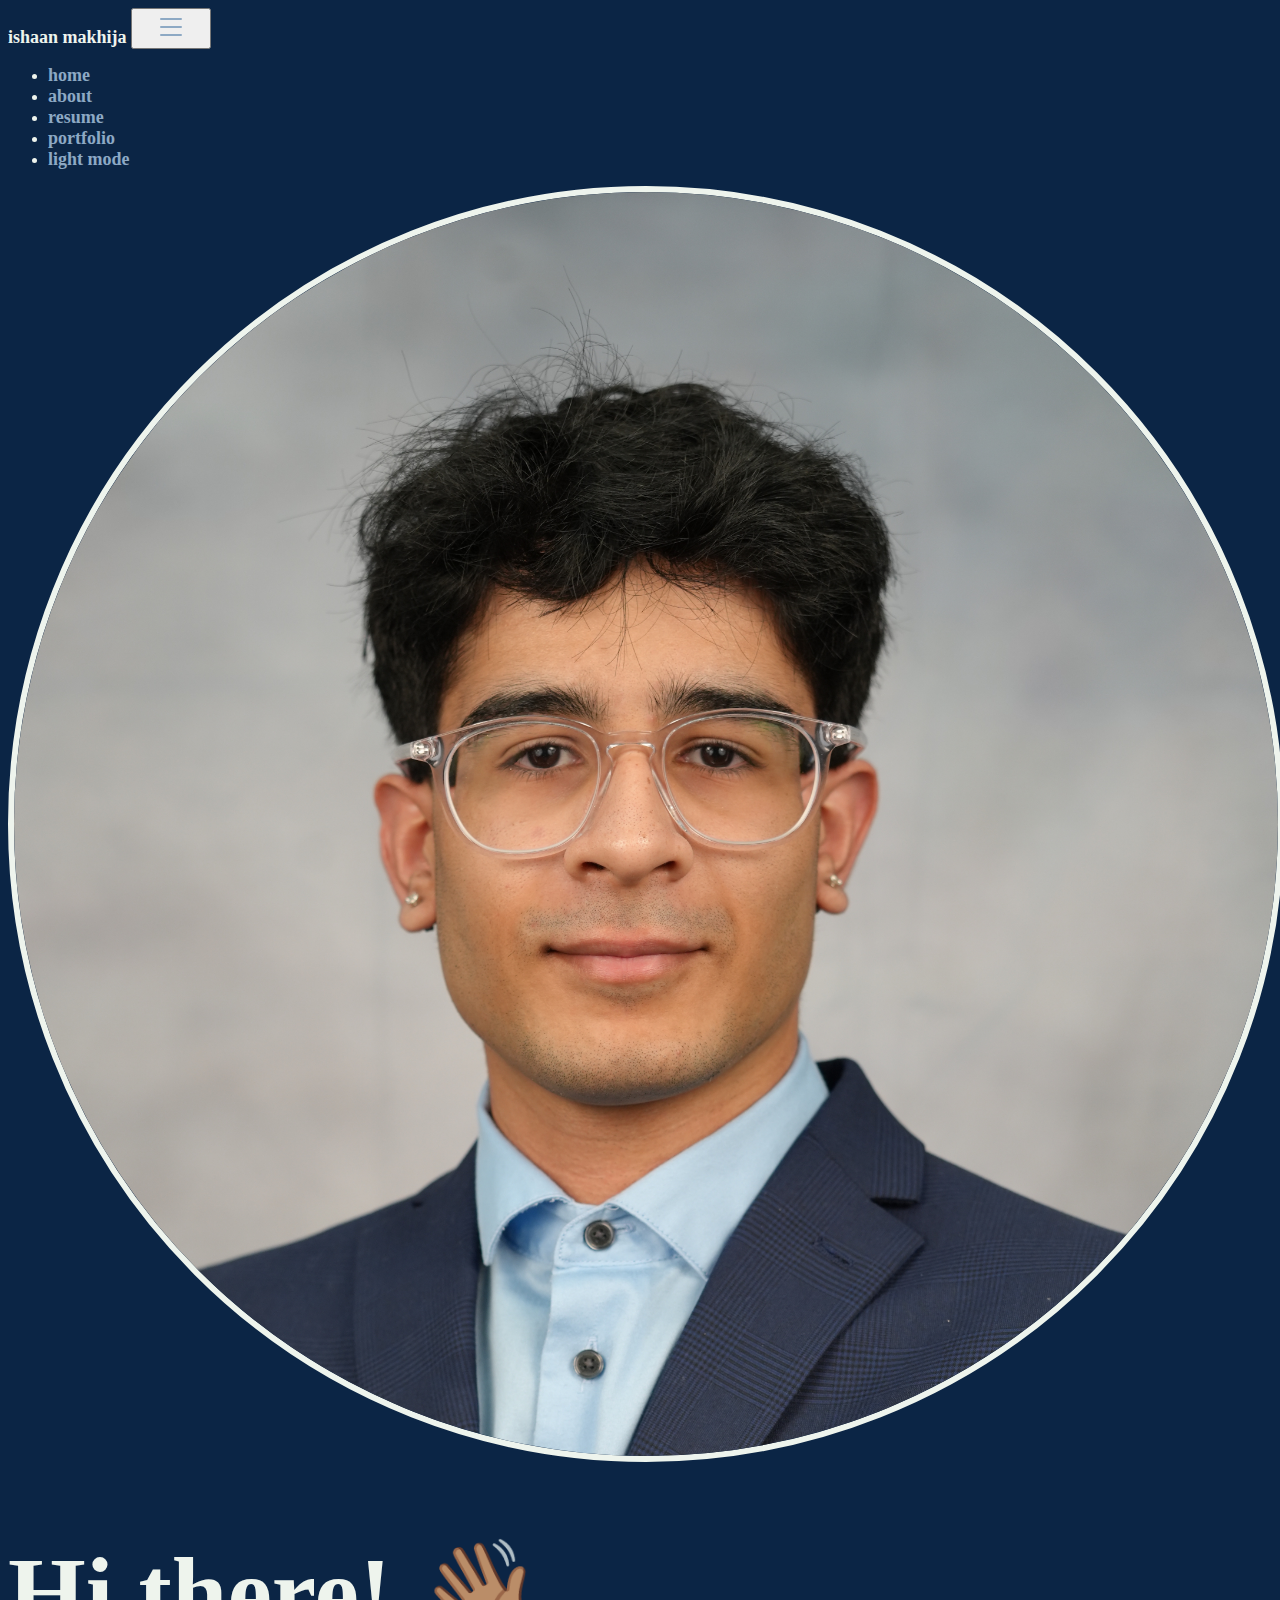
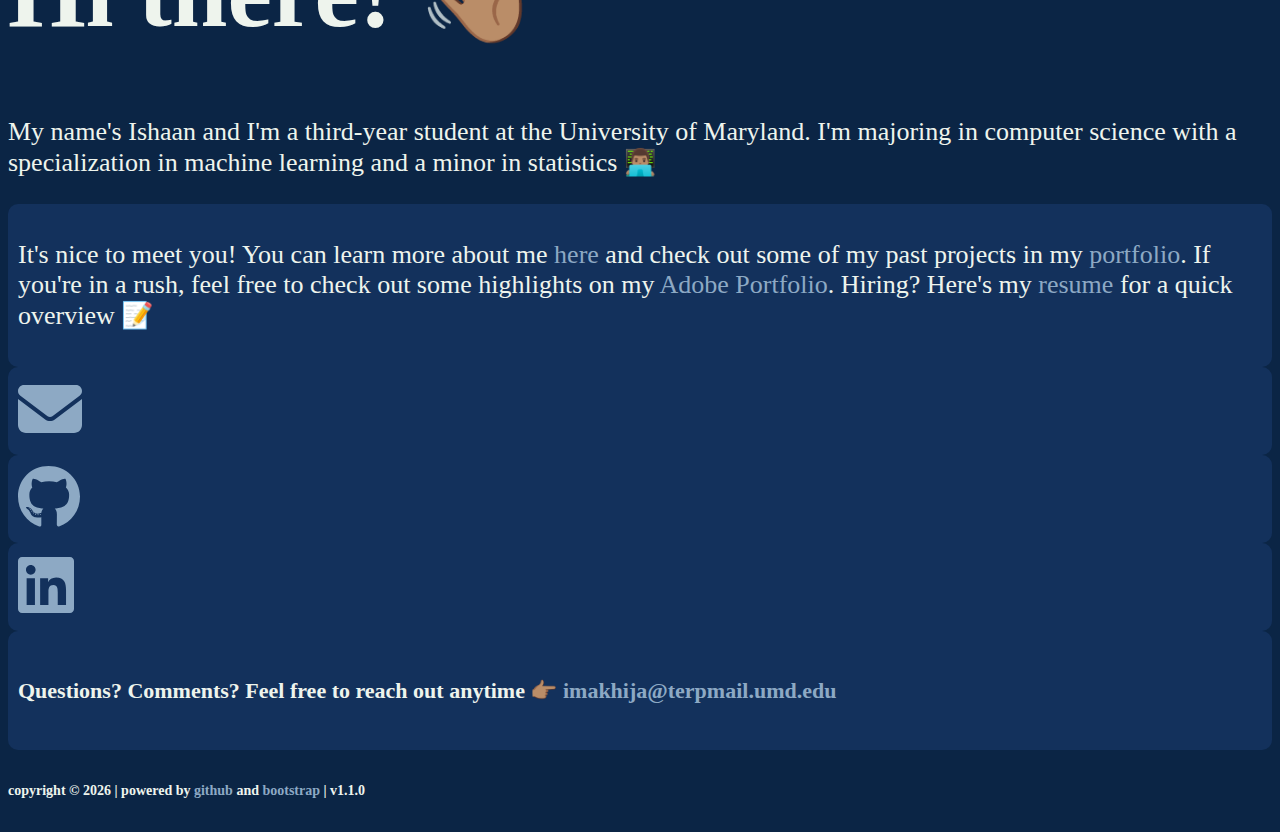
==== commit e383cf94: "revert" ====
--- a/index.html
+++ b/index.html
@@ -6,57 +6,29 @@
     <title>Home | Ishaan Makhija</title>
     <link href="https://cdn.jsdelivr.net/npm/bootstrap@5.2.0-beta1/dist/css/bootstrap.min.css" rel="stylesheet" integrity="sha384-0evHe/X+R7YkIZDRvuzKMRqM+OrBnVFBL6DOitfPri4tjfHxaWutUpFmBp4vmVor" crossorigin="anonymous">
     <link rel="icon" href="data:image/svg+xml,<svg xmlns=%22http://www.w3.org/2000/svg%22 viewBox=%220 0 100 100%22><text y=%22.9em%22 font-size=%2290%22>👨🏽‍💻</text></svg>">
-    <link href="https://imakhija.github.io/main.css" rel="stylesheet">
-    <script type="text/javascript" src="https://imakhija.github.io/mode.js"></script>
+    <link href="./main.css" rel="stylesheet">
   </head>
+
   <body onload="setMode()">
-    <nav class="navbar navbar-expand-lg mx-sm-4 mt-sm-3">
-        <div class="container-fluid">
-            <a class="navbar-brand" id="brand" href="/">ishaan makhija</a>
-            <button class="navbar-toggler shadow-none border-0 m-0 p-0" type="button" data-bs-toggle="collapse" data-bs-target="#navbarSupportedContent" aria-controls="navbarSupportedContent" aria-expanded="false" aria-label="Toggle navigation">
-                <svg xmlns="http://www.w3.org/2000/svg" width="32" height="32" fill="#8da9c4" class="bi bi-list" viewBox="0 0 16 16">
-                    <path fill-rule="evenodd" d="M2.5 12a.5.5 0 0 1 .5-.5h10a.5.5 0 0 1 0 1H3a.5.5 0 0 1-.5-.5zm0-4a.5.5 0 0 1 .5-.5h10a.5.5 0 0 1 0 1H3a.5.5 0 0 1-.5-.5zm0-4a.5.5 0 0 1 .5-.5h10a.5.5 0 0 1 0 1H3a.5.5 0 0 1-.5-.5z"/>
-                </svg>
-            </button>
-            <div class="collapse navbar-collapse justify-content-end" id="navbarSupportedContent">
-                <ul class="navbar-nav mb-2 mb-lg-0">
-                    <li class="nav-item">
-                        <a class="nav-link expand" aria-current="page" href="/"><b>home</b></a>
-                    </li>
-                    <li class="nav-item">
-                        <a class="nav-link expand" href="https://imakhija.github.io/about.html"><b>about</b></a>
-                    </li>
-                    <li class="nav-item">
-                        <a class="nav-link expand" href="https://imakhija.github.io/resume.pdf" target="_blank"><b>resume</b></a>
-                    </li>
-                    <li class="nav-item">
-                        <a class="nav-link expand" href="https://imakhija.github.io/portfolio.html"><b>portfolio</b></a>
-                    </li>
-                    <li class="nav-item" onclick="change()">
-                        <a class="nav-link expand" id="mode"><b>light mode</b></a>
-                    </li>
-                </ul>
-            </div>
-        </div>
-    </nav>
+    <div id="navbar"></div>
 
     <div class="container mt-5" id="main">
         <div class="row">
             <div class="col-lg-3 col-sm-12" id="img">
-                <img src="https://imakhija.github.io/img/me.png" id="profile-picture">
+                <img src="./img/me.png" id="profile-picture">
             </div>
             <div class="col-lg-9 col-sm-12">
                 <h1><b>Hi there! 👋🏽</b></h1>
-                <p>My name's <span id="name">Ishaan</span> and I'm a junior at the University of Maryland. I'm majoring in computer science with a specialization in machine learning and a minor in statistics 👨🏽‍💻</p>
+                <p>My name's Ishaan and I'm a third-year student at the University of Maryland. I'm majoring in computer science with a specialization in machine learning and a minor in statistics 👨🏽‍💻</p>
             </div>
         </div>
         <div class="card mt-sm-1 mt-lg-3">
             <div class="card-body text-white">
-                <p class="mb-0" id="intro">It's nice to meet you! You can learn more about me <a href="https://imakhija.github.io/about.html" class="txt">here</a> and check out some of my web dev <a href="https://imakhija.github.io/portfolio.html" class="txt">projects</a> from high school. Hiring? Here's my <a href="https://imakhija.github.io/resume.pdf" target="_blank" class="txt">resume</a> for a quick overview <span class="px-1">📝</span></p>
+                <p class="mb-0" id="intro">It's nice to meet you! You can learn more about me <a href="./about.html" class="txt">here</a> and check out some of my past projects in my <a href="./portfolio.html" class="txt">portfolio</a>. If you're in a rush, feel free to check out some highlights on my <a href="https://imakhija.myportfolio.com/" target="_blank" class="txt">Adobe Portfolio</a>. Hiring? Here's my <a href="./resume.pdf" target="_blank" class="txt">resume</a> for a quick overview <span class="px-1">📝</span></p>
             </div>
         </div>
         <div class="row">
-            <div class="col-lg-4 mt-4 socials">
+            <div class="col-lg-4 my-3 socials">
                 <a href="mailto:imakhija@terpmail.umd.edu">
                     <div class="card sm">
                         <div class="card-body text-white d-flex justify-content-center">
@@ -65,7 +37,7 @@
                     </div>
                 </a>
             </div>
-            <div class="col-lg-4 mt-4 socials">
+            <div class="col-lg-4 my-3 socials">
                 <a href="https://github.com/imakhija" target="_blank">
                     <div class="card sm">
                         <div class="card-body text-white d-flex justify-content-center">
@@ -74,7 +46,7 @@
                     </div>
                 </a>
             </div>
-            <div class="col-lg-4 mt-4 socials">
+            <div class="col-lg-4 my-3 socials">
                 <a href="https://www.linkedin.com/in/ishaan-makhija/" target="_blank">
                     <div class="card sm">
                         <div class="card-body text-white d-flex justify-content-center">
@@ -83,58 +55,46 @@
                     </div>
                 </a>
             </div>
-        </div>
-        <div class="row">
-            <div class="col-lg-4 mt-4 socials">
+            <!-- <div class="col-lg-4 mt-3 socials">
                 <a href="https://www.instagram.com/ishaan.makhija/" target="_blank">
                     <div class="card sm">
                         <div class="card-body text-white d-flex justify-content-center">
-                            <svg class="m-0 py-1" width="50" xmlns="http://www.w3.org/2000/svg" viewBox="0 0 512 512"><!--! Font Awesome Pro 6.1.0 by @fontawesome - https://fontawesome.com License - https://fontawesome.com/license (Commercial License) Copyright 2022 Fonticons, Inc. --><path d="M224.1 141c-63.6 0-114.9 51.3-114.9 114.9s51.3 114.9 114.9 114.9S339 319.5 339 255.9 287.7 141 224.1 141zm0 189.6c-41.1 0-74.7-33.5-74.7-74.7s33.5-74.7 74.7-74.7 74.7 33.5 74.7 74.7-33.6 74.7-74.7 74.7zm146.4-194.3c0 14.9-12 26.8-26.8 26.8-14.9 0-26.8-12-26.8-26.8s12-26.8 26.8-26.8 26.8 12 26.8 26.8zm76.1 27.2c-1.7-35.9-9.9-67.7-36.2-93.9-26.2-26.2-58-34.4-93.9-36.2-37-2.1-147.9-2.1-184.9 0-35.8 1.7-67.6 9.9-93.9 36.1s-34.4 58-36.2 93.9c-2.1 37-2.1 147.9 0 184.9 1.7 35.9 9.9 67.7 36.2 93.9s58 34.4 93.9 36.2c37 2.1 147.9 2.1 184.9 0 35.9-1.7 67.7-9.9 93.9-36.2 26.2-26.2 34.4-58 36.2-93.9 2.1-37 2.1-147.8 0-184.8zM398.8 388c-7.8 19.6-22.9 34.7-42.6 42.6-29.5 11.7-99.5 9-132.1 9s-102.7 2.6-132.1-9c-19.6-7.8-34.7-22.9-42.6-42.6-11.7-29.5-9-99.5-9-132.1s-2.6-102.7 9-132.1c7.8-19.6 22.9-34.7 42.6-42.6 29.5-11.7 99.5-9 132.1-9s102.7-2.6 132.1 9c19.6 7.8 34.7 22.9 42.6 42.6 11.7 29.5 9 99.5 9 132.1s2.7 102.7-9 132.1z"/></svg>
+                            <svg class="m-0 py-1" width="50" xmlns="http://www.w3.org/2000/svg" viewBox="0 0 512 512"><path d="M224.1 141c-63.6 0-114.9 51.3-114.9 114.9s51.3 114.9 114.9 114.9S339 319.5 339 255.9 287.7 141 224.1 141zm0 189.6c-41.1 0-74.7-33.5-74.7-74.7s33.5-74.7 74.7-74.7 74.7 33.5 74.7 74.7-33.6 74.7-74.7 74.7zm146.4-194.3c0 14.9-12 26.8-26.8 26.8-14.9 0-26.8-12-26.8-26.8s12-26.8 26.8-26.8 26.8 12 26.8 26.8zm76.1 27.2c-1.7-35.9-9.9-67.7-36.2-93.9-26.2-26.2-58-34.4-93.9-36.2-37-2.1-147.9-2.1-184.9 0-35.8 1.7-67.6 9.9-93.9 36.1s-34.4 58-36.2 93.9c-2.1 37-2.1 147.9 0 184.9 1.7 35.9 9.9 67.7 36.2 93.9s58 34.4 93.9 36.2c37 2.1 147.9 2.1 184.9 0 35.9-1.7 67.7-9.9 93.9-36.2 26.2-26.2 34.4-58 36.2-93.9 2.1-37 2.1-147.8 0-184.8zM398.8 388c-7.8 19.6-22.9 34.7-42.6 42.6-29.5 11.7-99.5 9-132.1 9s-102.7 2.6-132.1-9c-19.6-7.8-34.7-22.9-42.6-42.6-11.7-29.5-9-99.5-9-132.1s-2.6-102.7 9-132.1c7.8-19.6 22.9-34.7 42.6-42.6 29.5-11.7 99.5-9 132.1-9s102.7-2.6 132.1 9c19.6 7.8 34.7 22.9 42.6 42.6 11.7 29.5 9 99.5 9 132.1s2.7 102.7-9 132.1z"/></svg>
                         </div>
                     </div>
                 </a>
             </div>
-<!--             <div class="col-lg-3 my-3 socials"> -->
-<!--                 <a href="https://discordapp.com/users/imakhija#2607" target="_blank"> -->
-<!--                     <div class="card sm"> -->
-<!--                         <div class="card-body text-white d-flex justify-content-center"> -->
-<!--                             <svg class="m-0 pt-2" width="50" xmlns="http://www.w3.org/2000/svg" viewBox="0 0 640 640"><!--! Font Awesome Pro 6.1.0 by @fontawesome - https://fontawesome.com License - https://fontawesome.com/license (Commercial License) Copyright 2022 Fonticons, Inc. --><!--<path d="M524.531,69.836a1.5,1.5,0,0,0-.764-.7A485.065,485.065,0,0,0,404.081,32.03a1.816,1.816,0,0,0-1.923.91,337.461,337.461,0,0,0-14.9,30.6,447.848,447.848,0,0,0-134.426,0,309.541,309.541,0,0,0-15.135-30.6,1.89,1.89,0,0,0-1.924-.91A483.689,483.689,0,0,0,116.085,69.137a1.712,1.712,0,0,0-.788.676C39.068,183.651,18.186,294.69,28.43,404.354a2.016,2.016,0,0,0,.765,1.375A487.666,487.666,0,0,0,176.02,479.918a1.9,1.9,0,0,0,2.063-.676A348.2,348.2,0,0,0,208.12,430.4a1.86,1.86,0,0,0-1.019-2.588,321.173,321.173,0,0,1-45.868-21.853,1.885,1.885,0,0,1-.185-3.126c3.082-2.309,6.166-4.711,9.109-7.137a1.819,1.819,0,0,1,1.9-.256c96.229,43.917,200.41,43.917,295.5,0a1.812,1.812,0,0,1,1.924.233c2.944,2.426,6.027,4.851,9.132,7.16a1.884,1.884,0,0,1-.162,3.126,301.407,301.407,0,0,1-45.89,21.83,1.875,1.875,0,0,0-1,2.611,391.055,391.055,0,0,0,30.014,48.815,1.864,1.864,0,0,0,2.063.7A486.048,486.048,0,0,0,610.7,405.729a1.882,1.882,0,0,0,.765-1.352C623.729,277.594,590.933,167.465,524.531,69.836ZM222.491,337.58c-28.972,0-52.844-26.587-52.844-59.239S193.056,219.1,222.491,219.1c29.665,0,53.306,26.82,52.843,59.239C275.334,310.993,251.924,337.58,222.491,337.58Zm195.38,0c-28.971,0-52.843-26.587-52.843-59.239S388.437,219.1,417.871,219.1c29.667,0,53.307,26.82,52.844,59.239C470.715,310.993,447.538,337.58,417.871,337.58Z"/></svg>-->
-<!--                         </div> -->
-<!--                     </div> -->
-<!--                 </a> -->
-<!--             </div> -->
-            <div class="col-lg-4 my-4 socials">
+            <div class="col-lg-4 my-3 socials">
                 <a href="https://open.spotify.com/user/kjqk5yv0vtsyvw86yfcce0gy7?si=37ad5d1402124f74" target="_blank">
                     <div class="card sm">
                         <div class="card-body text-white d-flex justify-content-center">
-                            <svg class="m-0 py-1" xmlns="http://www.w3.org/2000/svg" viewBox="0 0 496 512"><!--! Font Awesome Pro 6.1.1 by @fontawesome - https://fontawesome.com License - https://fontawesome.com/license (Commercial License) Copyright 2022 Fonticons, Inc. --><path d="M248 8C111.1 8 0 119.1 0 256s111.1 248 248 248 248-111.1 248-248S384.9 8 248 8zm100.7 364.9c-4.2 0-6.8-1.3-10.7-3.6-62.4-37.6-135-39.2-206.7-24.5-3.9 1-9 2.6-11.9 2.6-9.7 0-15.8-7.7-15.8-15.8 0-10.3 6.1-15.2 13.6-16.8 81.9-18.1 165.6-16.5 237 26.2 6.1 3.9 9.7 7.4 9.7 16.5s-7.1 15.4-15.2 15.4zm26.9-65.6c-5.2 0-8.7-2.3-12.3-4.2-62.5-37-155.7-51.9-238.6-29.4-4.8 1.3-7.4 2.6-11.9 2.6-10.7 0-19.4-8.7-19.4-19.4s5.2-17.8 15.5-20.7c27.8-7.8 56.2-13.6 97.8-13.6 64.9 0 127.6 16.1 177 45.5 8.1 4.8 11.3 11 11.3 19.7-.1 10.8-8.5 19.5-19.4 19.5zm31-76.2c-5.2 0-8.4-1.3-12.9-3.9-71.2-42.5-198.5-52.7-280.9-29.7-3.6 1-8.1 2.6-12.9 2.6-13.2 0-23.3-10.3-23.3-23.6 0-13.6 8.4-21.3 17.4-23.9 35.2-10.3 74.6-15.2 117.5-15.2 73 0 149.5 15.2 205.4 47.8 7.8 4.5 12.9 10.7 12.9 22.6 0 13.6-11 23.3-23.2 23.3z"/></svg>
+                            <svg class="m-0 py-1" xmlns="http://www.w3.org/2000/svg" viewBox="0 0 496 512"><path d="M248 8C111.1 8 0 119.1 0 256s111.1 248 248 248 248-111.1 248-248S384.9 8 248 8zm100.7 364.9c-4.2 0-6.8-1.3-10.7-3.6-62.4-37.6-135-39.2-206.7-24.5-3.9 1-9 2.6-11.9 2.6-9.7 0-15.8-7.7-15.8-15.8 0-10.3 6.1-15.2 13.6-16.8 81.9-18.1 165.6-16.5 237 26.2 6.1 3.9 9.7 7.4 9.7 16.5s-7.1 15.4-15.2 15.4zm26.9-65.6c-5.2 0-8.7-2.3-12.3-4.2-62.5-37-155.7-51.9-238.6-29.4-4.8 1.3-7.4 2.6-11.9 2.6-10.7 0-19.4-8.7-19.4-19.4s5.2-17.8 15.5-20.7c27.8-7.8 56.2-13.6 97.8-13.6 64.9 0 127.6 16.1 177 45.5 8.1 4.8 11.3 11 11.3 19.7-.1 10.8-8.5 19.5-19.4 19.5zm31-76.2c-5.2 0-8.4-1.3-12.9-3.9-71.2-42.5-198.5-52.7-280.9-29.7-3.6 1-8.1 2.6-12.9 2.6-13.2 0-23.3-10.3-23.3-23.6 0-13.6 8.4-21.3 17.4-23.9 35.2-10.3 74.6-15.2 117.5-15.2 73 0 149.5 15.2 205.4 47.8 7.8 4.5 12.9 10.7 12.9 22.6 0 13.6-11 23.3-23.2 23.3z"/></svg>
                         </div>
                     </div>
                 </a>
             </div>
-            <div class="col-lg-4 my-4 socials">
+            <div class="col-lg-4 my-3 socials">
                 <a href="https://www.reddit.com/user/imak04" target="_blank">
                     <div class="card sm">
                         <div class="card-body text-white d-flex justify-content-center">
-                            <svg class="m-0 py-1" width="50" xmlns="http://www.w3.org/2000/svg" viewBox="0 0 512 512"><!--! Font Awesome Pro 6.1.0 by @fontawesome - https://fontawesome.com License - https://fontawesome.com/license (Commercial License) Copyright 2022 Fonticons, Inc. --><path d="M201.5 305.5c-13.8 0-24.9-11.1-24.9-24.6 0-13.8 11.1-24.9 24.9-24.9 13.6 0 24.6 11.1 24.6 24.9 0 13.6-11.1 24.6-24.6 24.6zM504 256c0 137-111 248-248 248S8 393 8 256 119 8 256 8s248 111 248 248zm-132.3-41.2c-9.4 0-17.7 3.9-23.8 10-22.4-15.5-52.6-25.5-86.1-26.6l17.4-78.3 55.4 12.5c0 13.6 11.1 24.6 24.6 24.6 13.8 0 24.9-11.3 24.9-24.9s-11.1-24.9-24.9-24.9c-9.7 0-18 5.8-22.1 13.8l-61.2-13.6c-3-.8-6.1 1.4-6.9 4.4l-19.1 86.4c-33.2 1.4-63.1 11.3-85.5 26.8-6.1-6.4-14.7-10.2-24.1-10.2-34.9 0-46.3 46.9-14.4 62.8-1.1 5-1.7 10.2-1.7 15.5 0 52.6 59.2 95.2 132 95.2 73.1 0 132.3-42.6 132.3-95.2 0-5.3-.6-10.8-1.9-15.8 31.3-16 19.8-62.5-14.9-62.5zM302.8 331c-18.2 18.2-76.1 17.9-93.6 0-2.2-2.2-6.1-2.2-8.3 0-2.5 2.5-2.5 6.4 0 8.6 22.8 22.8 87.3 22.8 110.2 0 2.5-2.2 2.5-6.1 0-8.6-2.2-2.2-6.1-2.2-8.3 0zm7.7-75c-13.6 0-24.6 11.1-24.6 24.9 0 13.6 11.1 24.6 24.6 24.6 13.8 0 24.9-11.1 24.9-24.6 0-13.8-11-24.9-24.9-24.9z"/></svg>
+                            <svg class="m-0 py-1" width="50" xmlns="http://www.w3.org/2000/svg" viewBox="0 0 512 512"><path d="M201.5 305.5c-13.8 0-24.9-11.1-24.9-24.6 0-13.8 11.1-24.9 24.9-24.9 13.6 0 24.6 11.1 24.6 24.9 0 13.6-11.1 24.6-24.6 24.6zM504 256c0 137-111 248-248 248S8 393 8 256 119 8 256 8s248 111 248 248zm-132.3-41.2c-9.4 0-17.7 3.9-23.8 10-22.4-15.5-52.6-25.5-86.1-26.6l17.4-78.3 55.4 12.5c0 13.6 11.1 24.6 24.6 24.6 13.8 0 24.9-11.3 24.9-24.9s-11.1-24.9-24.9-24.9c-9.7 0-18 5.8-22.1 13.8l-61.2-13.6c-3-.8-6.1 1.4-6.9 4.4l-19.1 86.4c-33.2 1.4-63.1 11.3-85.5 26.8-6.1-6.4-14.7-10.2-24.1-10.2-34.9 0-46.3 46.9-14.4 62.8-1.1 5-1.7 10.2-1.7 15.5 0 52.6 59.2 95.2 132 95.2 73.1 0 132.3-42.6 132.3-95.2 0-5.3-.6-10.8-1.9-15.8 31.3-16 19.8-62.5-14.9-62.5zM302.8 331c-18.2 18.2-76.1 17.9-93.6 0-2.2-2.2-6.1-2.2-8.3 0-2.5 2.5-2.5 6.4 0 8.6 22.8 22.8 87.3 22.8 110.2 0 2.5-2.2 2.5-6.1 0-8.6-2.2-2.2-6.1-2.2-8.3 0zm7.7-75c-13.6 0-24.6 11.1-24.6 24.9 0 13.6 11.1 24.6 24.6 24.6 13.8 0 24.9-11.1 24.9-24.6 0-13.8-11-24.9-24.9-24.9z"/></svg>
                         </div>
                     </div>
                 </a>
-            </div>
+            </div> -->
         </div>
         <div class="card">
             <div class="card-body text-white">
                 <h5 class="mb-0" id="intro">Questions? Comments? Feel free to reach out anytime <span class="px-1">👉🏽</span> <a href="mailto:imakhija@terpmail.umd.edu">imakhija@terpmail.umd.edu</a></h5>
             </div>
         </div>
-        <div id="footer" class="mt-4">
-            <h6 class="text-center copyright mb-4">copyright &copy; <span id="year"></span> | powered by <a class="btm" href="https://github.com/" target="_blank">github</a> and <a class="btm" href="https://getbootstrap.com/" target="_blank">bootstrap</a> | v1.0.0</h6>
-        </div>
+        <div id="footer" class="mt-4"></div>
     </div>
 
+    <script type="text/javascript" src="./mode.js"></script>
     <script src="https://cdn.jsdelivr.net/npm/bootstrap@5.2.0-beta1/dist/js/bootstrap.bundle.min.js" integrity="sha384-pprn3073KE6tl6bjs2QrFaJGz5/SUsLqktiwsUTF55Jfv3qYSDhgCecCxMW52nD2" crossorigin="anonymous"></script>
     <script src="https://cdn.jsdelivr.net/npm/@popperjs/core@2.11.5/dist/umd/popper.min.js" integrity="sha384-Xe+8cL9oJa6tN/veChSP7q+mnSPaj5Bcu9mPX5F5xIGE0DVittaqT5lorf0EI7Vk" crossorigin="anonymous"></script>    
     <script src="https://ajax.googleapis.com/ajax/libs/jquery/3.6.0/jquery.min.js"></script>
     <script> document.getElementById("year").innerHTML = new Date().getFullYear(); </script>
-   </body>
+  </body>
 </html>
--- a/main.css
+++ b/main.css
@@ -0,0 +1,324 @@
+/* dark mode color theme */
+:root, html[data-theme='dark'] {
+    --darkblue: #0b2545;
+    --lightblue: #8da9c4;
+    --navyblue: #13315c;
+    --hoverblue: #134074;
+    --white: #eef4ed;
+    --black: #000;
+}
+
+/* light mode color theme */
+html[data-theme='light'] {
+    --darkblue: #eef4ed;
+    --lightblue: #13315c;
+    --navyblue: #8da9c4;
+    --hoverblue: #8da9c4;
+    --white: #0b2545;
+    --black: #000;
+}
+
+/* document styling */
+body {
+    visibility: hidden;
+    opacity: 0;
+    transition: opacity 0.25s ease-in-out;
+    background-color: var(--darkblue);
+    color: var(--white);
+    -webkit-user-select: none;        
+    -moz-user-select: none;
+    -ms-user-select: none;
+    user-select: none;
+    transition:0.5s;
+}
+
+img {
+    -webkit-user-drag: none;
+    transition:0.5s;
+}
+
+#brand {
+    font-size:18px;
+    color: var(--white) !important;
+    font-weight:bold;
+    transition:0.5s;
+}
+
+#brand:hover {
+    padding:0;
+}
+
+a {
+    color: var(--lightblue) !important;
+    text-decoration:none !important;
+    transition:0.25s !important;
+}
+
+a:hover {
+    color: var(--white) !important;
+    padding-left:2.5px;
+    padding-right:2.5px;
+}
+
+.expand {
+    font-size:18px;
+    margin-right:15px;
+}
+
+/* .expand:hover {
+    margin-right:20px;
+} */
+
+#profile-picture {
+    border-radius:50%;
+    width:100%;
+    border:6px solid var(--white);
+    transition:0.5s;
+}
+
+h1 {
+    font-size:128px;
+    transition:0.25s;
+}
+
+h2 {
+    color: var(--white);
+    font-size:32px;
+    transition:0.25s;
+}
+
+h3 {
+    font-size:42px;
+    transition:0.25s;
+    font-weight:bold;
+}
+
+h4 {
+    font-size:18px;
+    color: var(--lightblue);
+    transition:0.25s;
+}
+
+h5 {
+    font-size:24px;
+    transition:0.25s;
+}
+
+p {
+    font-size:32px;
+    transition:0.25s;
+}
+
+.card {
+    background-color: var(--navyblue);
+    padding:10px;
+    border-radius:10px;
+    border-color: var(--navyblue);
+}
+
+.sm {
+    background-color: var(--navyblue);
+    border-radius:10px;
+}
+
+.sm:hover {
+    transition:0.25s;
+    background-color: var(--hoverblue);
+}
+
+.sm:hover svg {
+    fill: var(--white);
+    top:-5px;
+}
+
+svg {
+    transition:0.25s;
+    fill: var(--lightblue);
+    position:relative;
+    top:0px;
+    width:64px;
+}
+
+.copyright {
+    font-size:14px;
+    font-weight:bold;
+}
+
+.accordion-item {
+    border-top:none;
+    border-left:none;
+    border-right:none;
+    background-color: var(--navyblue);
+    border-color: var(--navyblue);
+    transition:0.5s;
+}
+
+.accordion-button {
+    background-color: var(--navyblue) !important;
+    color: var(--white) !important;
+    fill: var(--white);
+    transition:0.5s;
+}
+
+.accordion-button:after {
+    background-image: url("data:image/svg+xml,<svg xmlns='http://www.w3.org/2000/svg' viewBox='0 0 16 16' fill='%23ffffff'><path fill-rule='evenodd' d='M1.646 4.646a.5.5 0 0 1 .708 0L8 10.293l5.646-5.647a.5.5 0 0 1 .708.708l-6 6a.5.5 0 0 1-.708 0l-6-6a.5.5 0 0 1 0-.708z'/></svg>") !important;
+    margin-right:25px;
+}
+
+h5 {
+    color: var(--white);
+}
+
+.tabs {
+    color: var(--lightblue);
+    border-radius:30px !important;
+    height:100%;
+    width:110%;
+    transition:0.25s;
+    font-weight:bold;
+}
+
+.nav-pills .nav-link.active, .nav-pills .show > .nav-link {
+    background-color: var(--navyblue);
+}
+
+.tabs:hover {
+    color: var(--white);
+}
+
+.box {
+    width:100%;
+    margin-left:50%;
+    transform:translateX(-50%);
+    overflow-x:scroll;
+    overflow-y:hidden;
+    flex-wrap:nowrap;
+}
+
+.box::-webkit-scrollbar {
+    display: none;
+}
+
+.logos {
+    width:60%;
+    margin-left:50%;
+    transform: translateX(-50%);   
+}
+
+.logos2 {
+    height:90px;
+    margin-left:50%;
+    transform: translateX(-50%); 
+}
+
+.badge {
+    background-color: var(--lightblue)!important;
+    color: var(--darkblue)!important;
+}
+
+@media only screen and (max-width: 1400px) {
+    h1 {
+        font-size:100px;
+    }
+
+    h5 {
+        font-size:22px;
+    }
+
+    p {
+        font-size:26px;
+    }
+}
+
+@media only screen and (max-width: 992px) {
+    #profile-picture {
+        width:50%;
+        margin-left:50%;
+        transform: translateX(-50%);
+    }
+
+    .logos {
+        width:80%; 
+    }
+
+    h3 {
+        font-size:28px;
+    }
+
+    h4 {
+        font-size:13px;
+    }
+
+    .socials {
+        width:25%;
+    }
+
+    svg {
+        width:50px;
+    }
+
+    h5 {
+        font-size:16px;
+    }
+
+    h2 {
+        font-size:24px;
+    }
+}
+
+@media only screen and (max-width: 768px) {
+    h1 {
+        font-size:80px;
+    }
+
+    h5 {
+        font-size:20px;
+    }
+
+    p {
+        font-size:22px;
+    }
+
+    h2 {
+        font-size:18px;
+    }
+
+    .logos {
+        width:35%;
+    }
+
+    .socials {
+        width:50%;
+    }
+}
+
+@media only screen and (max-width: 576px) {
+    h1 {
+        font-size:60px;
+        margin-top:25px;
+    }
+
+    h5 {
+        font-size:14px;
+    }
+
+    h3 {
+        font-size:22px;
+    }
+
+    p {
+        font-size:18px;
+    }
+
+    .socials {
+        width:50%;
+    }
+
+    .copyright {
+        font-size:10px;
+    }
+}
+
+.nav-pills .nav-link:focus {
+    outline: none;
+}
